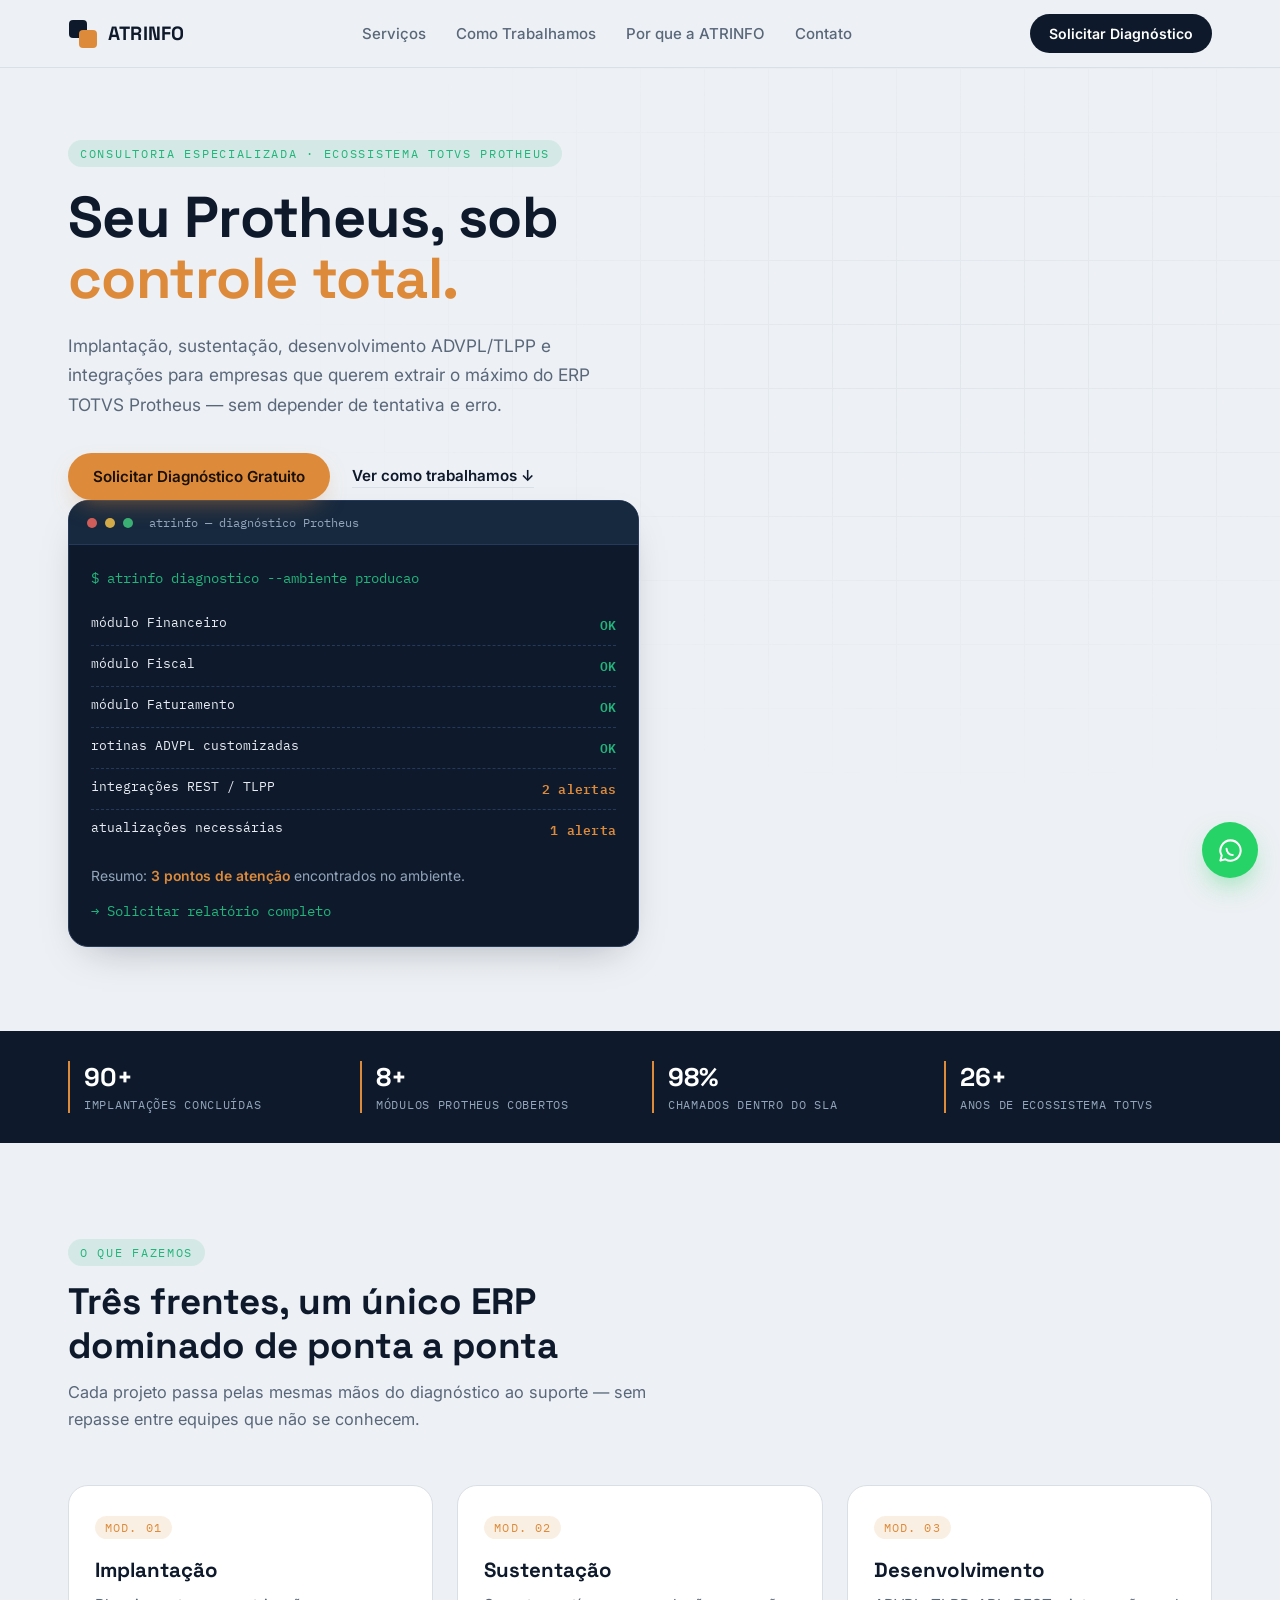
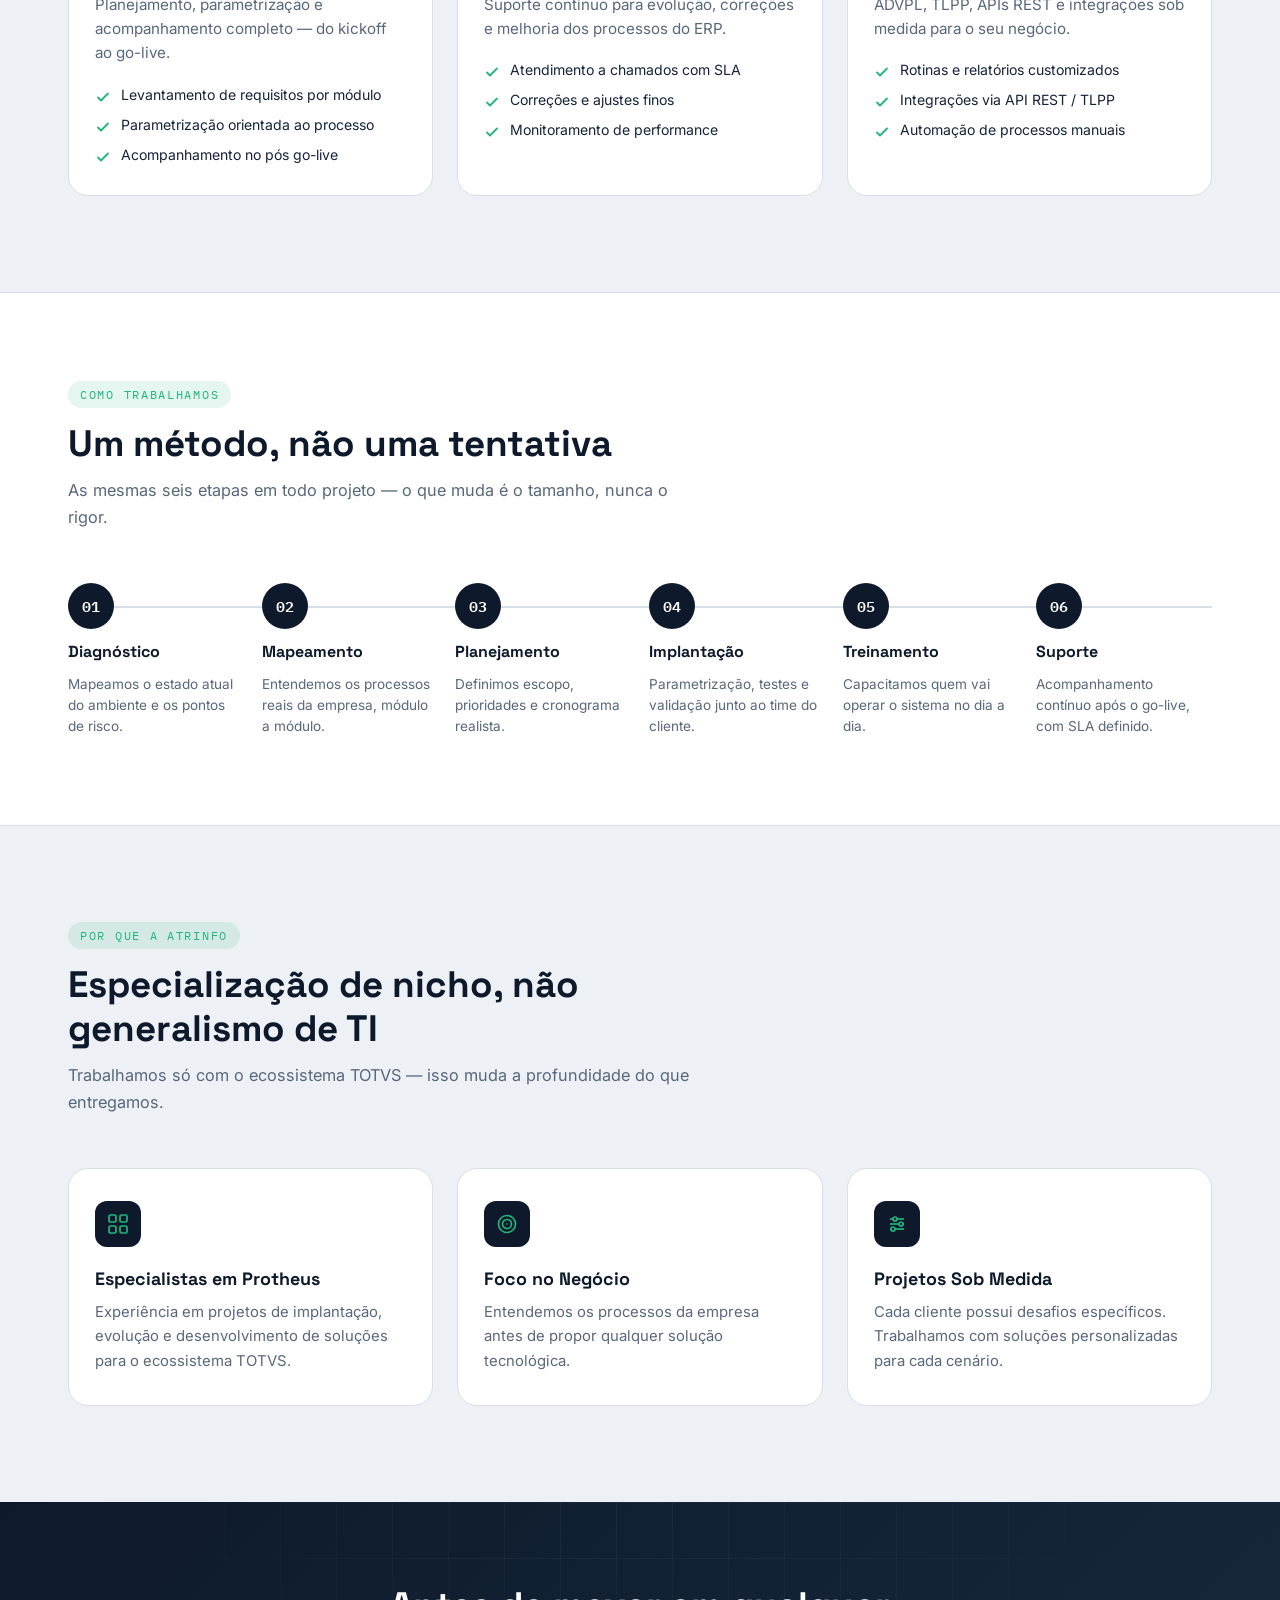
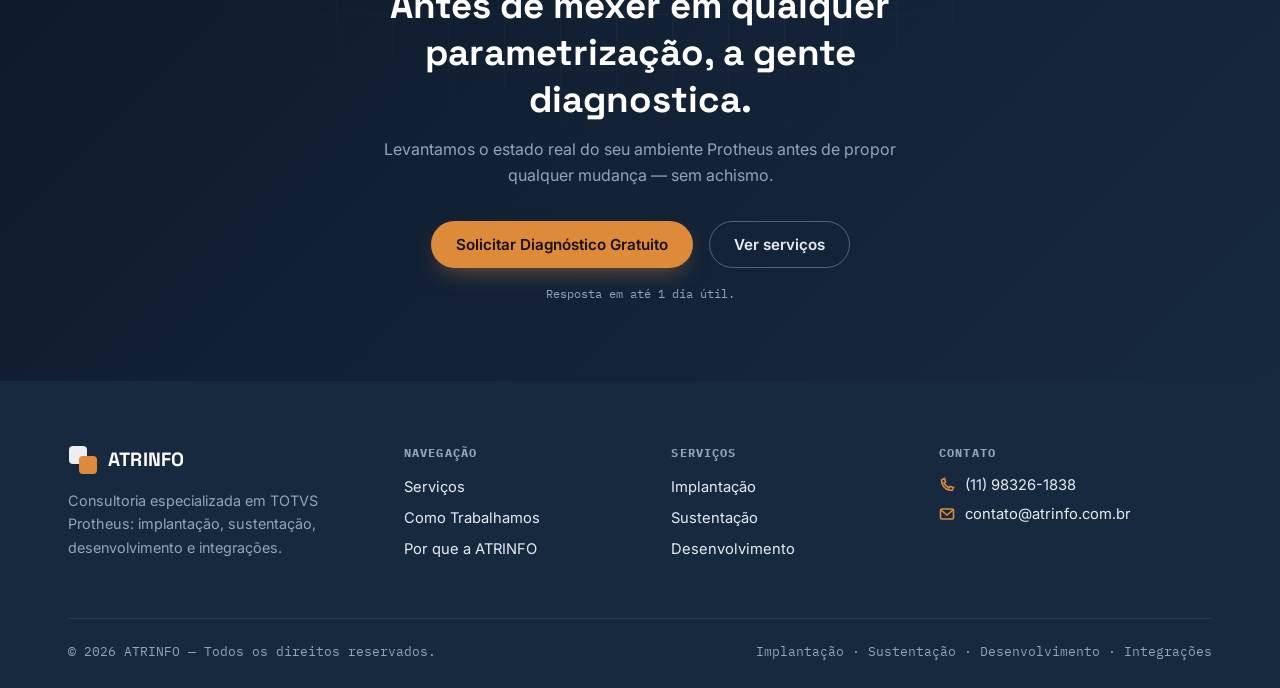
==== index3.html @ 14bdf297 "Teste 07072025 v8" ====
<!DOCTYPE html>
<html lang="pt-BR">
<head>
<meta charset="UTF-8">
<meta name="viewport" content="width=device-width, initial-scale=1.0">
<title>ATRINFO | Consultoria Especializada em TOTVS Protheus</title>
<meta name="description" content="Consultoria especializada em TOTVS Protheus — implantação, sustentação, desenvolvimento ADVPL/TLPP e integrações. Solicite um diagnóstico do seu ambiente.">
<link rel="preconnect" href="https://fonts.googleapis.com">
<link rel="preconnect" href="https://fonts.gstatic.com" crossorigin>
<link href="https://fonts.googleapis.com/css2?family=Space+Grotesk:wght@500;600;700&family=Inter:wght@400;500;600;700&family=IBM+Plex+Mono:wght@400;500;600&display=swap" rel="stylesheet">
<style>
  :root{
    --ink:#0E1A2B;
    --ink-2:#17293F;
    --ink-3:#25395A;
    --paper:#EDF0F4;
    --card:#FFFFFF;
    --line:#D9DFE6;
    --text:#16233A;
    --text-soft:#59677A;
    --on-dark:#E7ECF3;
    --on-dark-soft:#93A5BB;
    --signal:#22B57B;
    --signal-soft:rgba(34,181,123,.12);
    --amber:#DD8B3B;
    --amber-soft:rgba(221,139,59,.14);
    --r-lg:20px;
    --r-md:14px;
    --shadow-md:0 16px 40px -20px rgba(14,26,43,.35);
    --font-display:'Space Grotesk',sans-serif;
    --font-body:'Inter',sans-serif;
    --font-mono:'IBM Plex Mono',monospace;
  }

  *{box-sizing:border-box;}
  html{scroll-behavior:smooth;}
  body{
    margin:0;
    background:var(--paper);
    color:var(--text);
    font-family:var(--font-body);
    -webkit-font-smoothing:antialiased;
  }
  img,svg{display:block;max-width:100%;}
  a{color:inherit;}
  ul{margin:0;padding:0;}
  section[id]{scroll-margin-top:90px;}

  .skip-link{position:absolute;left:-9999px;top:auto;background:var(--ink);color:#fff;padding:12px 18px;border-radius:8px;z-index:200;text-decoration:none;font-size:.9rem;}
  .skip-link:focus{left:16px;top:16px;}

  *:focus-visible{outline:2px solid var(--amber);outline-offset:3px;border-radius:4px;}

  .wrap{max-width:1240px;margin:0 auto;padding-left:clamp(20px,4vw,48px);padding-right:clamp(20px,4vw,48px);}

  /* ---------- Buttons ---------- */
  .btn{
    display:inline-flex;align-items:center;gap:8px;
    padding:13px 24px;border-radius:999px;
    font-family:var(--font-body);font-weight:600;font-size:.95rem;
    text-decoration:none;cursor:pointer;border:1px solid transparent;
    transition:transform .15s ease, box-shadow .15s ease, background .15s ease, color .15s ease;
    white-space:nowrap;
  }
  .btn--primary{background:var(--amber);color:#1A1006;box-shadow:0 10px 24px -10px rgba(221,139,59,.55);}
  .btn--primary:hover{transform:translateY(-2px);box-shadow:0 16px 30px -12px rgba(221,139,59,.6);}
  .btn--dark{background:var(--ink);color:#fff;}
  .btn--dark:hover{transform:translateY(-2px);background:var(--ink-2);}
  .btn--ghost-dark{background:transparent;border-color:rgba(255,255,255,.28);color:var(--on-dark);}
  .btn--ghost-dark:hover{background:rgba(255,255,255,.08);}
  .btn--sm{padding:10px 18px;font-size:.88rem;}
  .text-link{display:inline-flex;align-items:center;gap:6px;font-weight:600;font-size:.95rem;text-decoration:none;color:var(--ink);border-bottom:1px solid var(--line);padding-bottom:2px;transition:border-color .15s ease, color .15s ease;}
  .text-link:hover{border-color:var(--ink);}

  .eyebrow{
    font-family:var(--font-mono);font-size:.76rem;letter-spacing:.14em;text-transform:uppercase;
    color:var(--signal);background:var(--signal-soft);
    display:inline-flex;padding:6px 12px;border-radius:999px;
  }

  /* ---------- Header ---------- */
  .site-header{position:sticky;top:0;z-index:100;background:rgba(237,240,244,.86);backdrop-filter:blur(10px);border-bottom:1px solid var(--line);}
  .nav{display:flex;align-items:center;justify-content:space-between;padding:14px clamp(20px,4vw,48px);max-width:1240px;margin:0 auto;}
  .brand{display:flex;align-items:center;gap:10px;text-decoration:none;font-family:var(--font-display);font-weight:700;font-size:1.2rem;color:var(--ink);letter-spacing:.01em;}
  .brand__mark{width:30px;height:30px;flex-shrink:0;}
  .nav__links{display:flex;gap:30px;list-style:none;font-weight:500;font-size:.94rem;}
  .nav__links a{text-decoration:none;color:var(--text-soft);position:relative;padding:4px 0;transition:color .15s ease;}
  .nav__links a::after{content:"";position:absolute;left:0;bottom:0;height:2px;width:0;background:var(--amber);transition:width .18s ease;}
  .nav__links a:hover{color:var(--ink);}
  .nav__links a:hover::after{width:100%;}
  .nav__right{display:flex;align-items:center;gap:20px;}
  .nav__toggle{display:none;background:none;border:none;cursor:pointer;padding:6px;color:var(--ink);}
  .nav__mobile-panel{display:none;flex-direction:column;gap:2px;padding:6px clamp(20px,4vw,48px) 22px;background:var(--paper);border-bottom:1px solid var(--line);}
  .nav__mobile-panel.is-open{display:flex;}
  .nav__mobile-panel a{padding:13px 2px;font-weight:500;text-decoration:none;color:var(--text);border-bottom:1px solid var(--line);}
  .nav__mobile-panel .btn{margin-top:14px;justify-content:center;}

  @media (max-width:880px){
    .nav__links,.nav__right .btn{display:none;}
    .nav__toggle{display:flex;}
  }

  /* ---------- Hero ---------- */
  .hero{position:relative;overflow:hidden;padding:72px 0 84px;}
  .hero__bg{position:absolute;inset:0;pointer-events:none;
    background-image:
      linear-gradient(var(--line) 1px, transparent 1px),
      linear-gradient(90deg, var(--line) 1px, transparent 1px);
    background-size:64px 64px;
    -webkit-mask-image:radial-gradient(ellipse 70% 60% at 75% 30%, #000 0%, transparent 75%);
    mask-image:radial-gradient(ellipse 70% 60% at 75% 30%, #000 0%, transparent 75%);
    opacity:.6;
  }
  .hero__inner{position:relative;display:grid;grid-template-columns:1.05fr .95fr;gap:56px;align-items:center;}
  @media (max-width:980px){.hero__inner{grid-template-columns:1fr;gap:48px;}}

  .hero__title{font-family:var(--font-display);font-weight:700;line-height:1.06;letter-spacing:-.01em;color:var(--ink);font-size:clamp(2.3rem,4vw + 1rem,3.6rem);margin:20px 0 0;}
  .hero__title span{color:var(--amber);}
  .hero__lead{margin:22px 0 0;font-size:1.08rem;line-height:1.7;color:var(--text-soft);max-width:48ch;}
  .hero__actions{margin-top:34px;display:flex;gap:22px;flex-wrap:wrap;align-items:center;}
  .hero__stats{margin-top:44px;display:flex;gap:32px;flex-wrap:wrap;}
  .stat-chip{font-family:var(--font-mono);font-size:.8rem;color:var(--text-soft);}
  .stat-chip strong{display:block;font-family:var(--font-display);font-size:1.5rem;color:var(--ink);font-weight:700;}

  /* ---------- Terminal (signature element) ---------- */
  .terminal{background:var(--ink);border-radius:var(--r-lg);box-shadow:var(--shadow-md);overflow:hidden;border:1px solid var(--ink-3);}
  .terminal__bar{display:flex;align-items:center;gap:8px;padding:14px 18px;background:var(--ink-2);border-bottom:1px solid var(--ink-3);}
  .dot{width:10px;height:10px;border-radius:50%;opacity:.9;}
  .dot--r{background:#E5635C;} .dot--y{background:#E7B84B;} .dot--g{background:#3FBE79;}
  .terminal__title{margin-left:8px;font-family:var(--font-mono);font-size:.76rem;color:var(--on-dark-soft);}
  .terminal__body{padding:24px 22px 26px;}
  .terminal__prompt{font-family:var(--font-mono);font-size:.85rem;color:var(--signal);margin:0 0 18px;}
  .terminal__log{list-style:none;display:flex;flex-direction:column;margin:0 0 18px;}
  .terminal__log li{display:flex;justify-content:space-between;gap:14px;padding:9px 0;border-bottom:1px dashed var(--ink-3);font-family:var(--font-mono);font-size:.82rem;color:var(--on-dark);opacity:0;transform:translateY(6px);animation:rise .5s ease forwards;}
  .terminal__log li:last-child{border-bottom:none;}
  .terminal__log li:nth-child(1){animation-delay:.15s}
  .terminal__log li:nth-child(2){animation-delay:.35s}
  .terminal__log li:nth-child(3){animation-delay:.55s}
  .terminal__log li:nth-child(4){animation-delay:.75s}
  .terminal__log li:nth-child(5){animation-delay:.95s}
  .terminal__log li:nth-child(6){animation-delay:1.15s}
  .terminal__log b{font-weight:600;letter-spacing:.02em;}
  .terminal__log b.ok{color:var(--signal);}
  .terminal__log b.warn{color:var(--amber);}
  .terminal__summary{font-size:.87rem;color:var(--on-dark-soft);margin:0 0 16px;opacity:0;animation:rise .5s ease forwards;animation-delay:1.35s;}
  .terminal__summary strong{color:var(--amber);font-weight:600;}
  .terminal__cta{font-family:var(--font-mono);font-size:.85rem;color:var(--signal);text-decoration:none;display:inline-flex;align-items:center;gap:6px;opacity:0;animation:rise .5s ease forwards;animation-delay:1.5s;}
  .terminal__cta:hover{text-decoration:underline;}
  @keyframes rise{to{opacity:1;transform:translateY(0);}}

  /* ---------- Stats bar ---------- */
  .stats-bar{background:var(--ink);padding:30px 0;}
  .stats-bar__inner{display:grid;grid-template-columns:repeat(4,1fr);gap:24px;}
  @media (max-width:700px){.stats-bar__inner{grid-template-columns:repeat(2,1fr);row-gap:26px;}}
  .stat{border-left:2px solid var(--amber);padding-left:14px;}
  .stat strong{display:block;font-family:var(--font-display);font-size:1.6rem;color:#fff;}
  .stat span{font-family:var(--font-mono);font-size:.74rem;color:var(--on-dark-soft);text-transform:uppercase;letter-spacing:.06em;}

  /* ---------- Sections ---------- */
  .section{padding:96px 0;}
  .section--tight{padding:88px 0;}
  .section__head{max-width:640px;margin-bottom:52px;}
  .section__head h2{font-family:var(--font-display);font-size:clamp(1.7rem,2.2vw + 1rem,2.3rem);color:var(--ink);margin:14px 0 12px;line-height:1.18;}
  .section__head p{color:var(--text-soft);font-size:1.02rem;line-height:1.65;margin:0;}

  /* Services */
  .services__grid{display:grid;grid-template-columns:repeat(3,1fr);gap:24px;}
  @media (max-width:900px){.services__grid{grid-template-columns:1fr;}}
  .service-card{background:var(--card);border:1px solid var(--line);border-radius:var(--r-lg);padding:30px 26px;transition:transform .2s ease, box-shadow .2s ease, border-color .2s ease;}
  .service-card:hover{transform:translateY(-4px);box-shadow:var(--shadow-md);border-color:transparent;}
  .service-card__tag{font-family:var(--font-mono);font-size:.72rem;letter-spacing:.1em;color:var(--amber);background:var(--amber-soft);padding:4px 10px;border-radius:999px;display:inline-block;margin-bottom:18px;}
  .service-card h3{font-family:var(--font-display);font-size:1.28rem;color:var(--ink);margin:0 0 10px;}
  .service-card p{color:var(--text-soft);font-size:.95rem;line-height:1.6;margin:0 0 20px;}
  .service-card ul{list-style:none;display:flex;flex-direction:column;gap:11px;}
  .service-card li{display:flex;gap:10px;align-items:flex-start;font-size:.88rem;color:var(--text);}
  .service-card li svg{flex-shrink:0;margin-top:3px;color:var(--signal);}

  /* Process */
  .process-band{background:var(--card);border-top:1px solid var(--line);border-bottom:1px solid var(--line);}
  .process__rail{position:relative;display:grid;grid-template-columns:repeat(6,1fr);gap:18px;}
  .process__rail::before{content:"";position:absolute;top:23px;left:0;right:0;height:2px;background:var(--line);z-index:0;}
  @media (max-width:880px){
    .process__rail{grid-template-columns:1fr 1fr;row-gap:34px;}
    .process__rail::before{display:none;}
  }
  @media (max-width:480px){.process__rail{grid-template-columns:1fr;}}
  .process__step{position:relative;z-index:1;display:flex;flex-direction:column;gap:10px;}
  .process__num{width:46px;height:46px;border-radius:50%;background:var(--ink);color:#fff;display:flex;align-items:center;justify-content:center;font-family:var(--font-mono);font-weight:600;font-size:.92rem;}
  .process__step h4{font-family:var(--font-display);font-size:1rem;color:var(--ink);margin:2px 0 2px;}
  .process__step p{font-size:.85rem;color:var(--text-soft);line-height:1.55;margin:0;}

  /* Why */
  .why__grid{display:grid;grid-template-columns:repeat(3,1fr);gap:24px;}
  @media (max-width:900px){.why__grid{grid-template-columns:1fr;}}
  .why-card{padding:32px 26px;border-radius:var(--r-lg);background:var(--card);border:1px solid var(--line);}
  .why-card__icon{width:46px;height:46px;border-radius:12px;background:var(--ink);display:flex;align-items:center;justify-content:center;margin-bottom:20px;color:var(--signal);}
  .why-card h3{font-family:var(--font-display);font-size:1.12rem;color:var(--ink);margin:0 0 10px;}
  .why-card p{color:var(--text-soft);font-size:.93rem;line-height:1.65;margin:0;}

  /* CTA band */
  .cta-band{position:relative;overflow:hidden;background:linear-gradient(135deg,var(--ink),var(--ink-2));color:#fff;padding:80px 0;text-align:center;}
  .cta-band__bg{position:absolute;inset:0;pointer-events:none;
    background-image:linear-gradient(rgba(255,255,255,.05) 1px, transparent 1px), linear-gradient(90deg, rgba(255,255,255,.05) 1px, transparent 1px);
    background-size:56px 56px;
    -webkit-mask-image:radial-gradient(ellipse 60% 80% at 50% 0%, #000 0%, transparent 70%);
    mask-image:radial-gradient(ellipse 60% 80% at 50% 0%, #000 0%, transparent 70%);
  }
  .cta-band__inner{position:relative;max-width:620px;margin:0 auto;}
  .cta-band h2{font-family:var(--font-display);font-size:clamp(1.6rem,2.4vw + 1rem,2.3rem);margin:0 0 14px;}
  .cta-band p{color:var(--on-dark-soft);margin:0 0 32px;font-size:1rem;line-height:1.6;}
  .cta-band__actions{display:flex;justify-content:center;gap:16px;flex-wrap:wrap;}
  .cta-band small{display:block;margin-top:18px;color:var(--on-dark-soft);font-family:var(--font-mono);font-size:.76rem;}

  /* Footer */
  footer{background:var(--ink-2);color:var(--on-dark);padding:64px 0 28px;}
  .footer__grid{display:grid;grid-template-columns:1.3fr 1fr 1fr 1.2fr;gap:40px;padding-bottom:44px;border-bottom:1px solid var(--ink-3);}
  @media (max-width:900px){.footer__grid{grid-template-columns:1fr 1fr;row-gap:36px;}}
  @media (max-width:560px){.footer__grid{grid-template-columns:1fr;}}
  .footer__brand .brand{color:#fff;}
  .footer__brand p{color:var(--on-dark-soft);font-size:.9rem;line-height:1.65;margin-top:14px;max-width:32ch;}
  footer h5{font-family:var(--font-mono);font-size:.72rem;letter-spacing:.1em;text-transform:uppercase;color:var(--on-dark-soft);margin:0 0 16px;}
  footer ul{list-style:none;display:flex;flex-direction:column;gap:11px;}
  footer a{color:var(--on-dark);text-decoration:none;font-size:.92rem;transition:color .15s ease;}
  footer a:hover{color:var(--amber);}
  .footer__contact li{display:flex;gap:10px;align-items:center;}
  .footer__contact svg{flex-shrink:0;color:var(--amber);}
  .footer__bottom{padding-top:24px;display:flex;justify-content:space-between;flex-wrap:wrap;gap:12px;font-size:.8rem;color:var(--on-dark-soft);font-family:var(--font-mono);}

  /* WhatsApp direct-contact button */
  .whatsapp-fab{
    position:fixed;right:22px;bottom:22px;width:56px;height:56px;border-radius:50%;
    background:#25D366;color:#fff;display:flex;align-items:center;justify-content:center;
    box-shadow:0 12px 28px -8px rgba(37,211,102,.55);z-index:150;text-decoration:none;
    transition:transform .15s ease, box-shadow .15s ease;
  }
  .whatsapp-fab:hover{transform:translateY(-3px) scale(1.04);box-shadow:0 16px 34px -8px rgba(37,211,102,.65);}
  .whatsapp-fab svg{width:27px;height:27px;}
  @media (max-width:600px){.whatsapp-fab{right:16px;bottom:16px;width:52px;height:52px;}}

  @media (prefers-reduced-motion: reduce){
    html{scroll-behavior:auto;}
    .terminal__log li,.terminal__summary,.terminal__cta{animation:none;opacity:1;transform:none;}
    .service-card,.btn,.whatsapp-fab{transition:none;}
  }
</style>
</head>
<body>

<a class="skip-link" href="#main">Pular para o conteúdo</a>

<header class="site-header">
  <nav class="nav">
    <a href="#topo" class="brand" aria-label="ATRINFO — início">
      <svg class="brand__mark" viewBox="0 0 30 30" fill="none" xmlns="http://www.w3.org/2000/svg" aria-hidden="true">
        <rect x="1" y="1" width="18" height="18" rx="4" fill="var(--ink)"/>
        <rect x="11" y="11" width="18" height="18" rx="4" fill="var(--amber)"/>
      </svg>
      ATRINFO
    </a>

    <ul class="nav__links">
      <li><a href="#servicos">Serviços</a></li>
      <li><a href="#como-trabalhamos">Como Trabalhamos</a></li>
      <li><a href="#por-que">Por que a ATRINFO</a></li>
      <li><a href="#contato">Contato</a></li>
    </ul>

    <div class="nav__right">
      <a href="#contato" class="btn btn--dark btn--sm">Solicitar Diagnóstico</a>
      <button class="nav__toggle" id="navToggle" aria-label="Abrir menu" aria-expanded="false" aria-controls="navMobile">
        <svg width="24" height="24" viewBox="0 0 24 24" fill="none" stroke="currentColor" stroke-width="1.8" stroke-linecap="round"><line x1="3" y1="6" x2="21" y2="6"/><line x1="3" y1="12" x2="21" y2="12"/><line x1="3" y1="18" x2="21" y2="18"/></svg>
      </button>
    </div>
  </nav>

  <div class="nav__mobile-panel" id="navMobile">
    <a href="#servicos">Serviços</a>
    <a href="#como-trabalhamos">Como Trabalhamos</a>
    <a href="#por-que">Por que a ATRINFO</a>
    <a href="#contato">Contato</a>
    <a href="#contato" class="btn btn--primary">Solicitar Diagnóstico</a>
  </div>
</header>

<main id="main">

  <!-- HERO -->
  <section id="topo" class="hero">
    <div class="hero__bg" aria-hidden="true"></div>
    <div class="wrap hero__inner">
      <div>
        <span class="eyebrow">Consultoria especializada · Ecossistema TOTVS Protheus</span>
        <h1 class="hero__title">Seu Protheus, sob <span>controle total.</span></h1>
        <p class="hero__lead">Implantação, sustentação, desenvolvimento ADVPL/TLPP e integrações para empresas que querem extrair o máximo do ERP TOTVS Protheus — sem depender de tentativa e erro.</p>

        <div class="hero__actions">
          <a href="#contato" class="btn btn--primary">Solicitar Diagnóstico Gratuito</a>
          <a href="#como-trabalhamos" class="text-link">Ver como trabalhamos ↓</a>
        </div>

      <!-- Elemento assinatura: painel de diagnóstico -->
      <div class="terminal" role="img" aria-label="Simulação de diagnóstico automático de um ambiente Protheus">
        <div class="terminal__bar">
          <span class="dot dot--r"></span><span class="dot dot--y"></span><span class="dot dot--g"></span>
          <span class="terminal__title">atrinfo — diagnóstico Protheus</span>
        </div>
        <div class="terminal__body">
          <p class="terminal__prompt">$ atrinfo diagnostico --ambiente producao</p>
          <ul class="terminal__log">
            <li><span>módulo Financeiro</span><b class="ok">OK</b></li>
            <li><span>módulo Fiscal</span><b class="ok">OK</b></li>
            <li><span>módulo Faturamento</span><b class="ok">OK</b></li>
            <li><span>rotinas ADVPL customizadas</span><b class="ok">OK</b></li>
            <li><span>integrações REST / TLPP</span><b class="warn">2 alertas</b></li>
            <li><span>atualizações necessárias</span><b class="warn">1 alerta</b></li>
          </ul>
          <p class="terminal__summary">Resumo: <strong>3 pontos de atenção</strong> encontrados no ambiente.</p>
          <a href="#contato" class="terminal__cta">→ Solicitar relatório completo</a>
        </div>
      </div>
    </div>
  </section>

  <!-- STATS BAR (substitua pelos números reais da ATRINFO) -->
  <div class="stats-bar">
    <div class="wrap stats-bar__inner">
      <div class="stat"><strong>90+</strong><span>Implantações concluídas</span></div>
      <div class="stat"><strong>8+</strong><span>Módulos Protheus cobertos</span></div>
      <div class="stat"><strong>98%</strong><span>Chamados dentro do SLA</span></div>
      <div class="stat"><strong>26+</strong><span>Anos de ecossistema TOTVS</span></div>
    </div>
  </div>

  <!-- SERVIÇOS -->
  <section id="servicos" class="section">
    <div class="wrap">
      <div class="section__head">
        <span class="eyebrow">O que fazemos</span>
        <h2>Três frentes, um único ERP dominado de ponta a ponta</h2>
        <p>Cada projeto passa pelas mesmas mãos do diagnóstico ao suporte — sem repasse entre equipes que não se conhecem.</p>
      </div>

      <div class="services__grid">
        <article class="service-card">
          <span class="service-card__tag">MOD. 01</span>
          <h3>Implantação</h3>
          <p>Planejamento, parametrização e acompanhamento completo — do kickoff ao go-live.</p>
          <ul>
            <li><svg width="16" height="16" viewBox="0 0 16 16" fill="none" stroke="currentColor" stroke-width="1.8" stroke-linecap="round" stroke-linejoin="round"><path d="M3 8.5l3 3 7-7"/></svg>Levantamento de requisitos por módulo</li>
            <li><svg width="16" height="16" viewBox="0 0 16 16" fill="none" stroke="currentColor" stroke-width="1.8" stroke-linecap="round" stroke-linejoin="round"><path d="M3 8.5l3 3 7-7"/></svg>Parametrização orientada ao processo</li>
            <li><svg width="16" height="16" viewBox="0 0 16 16" fill="none" stroke="currentColor" stroke-width="1.8" stroke-linecap="round" stroke-linejoin="round"><path d="M3 8.5l3 3 7-7"/></svg>Acompanhamento no pós go-live</li>
          </ul>
        </article>

        <article class="service-card">
          <span class="service-card__tag">MOD. 02</span>
          <h3>Sustentação</h3>
          <p>Suporte contínuo para evolução, correções e melhoria dos processos do ERP.</p>
          <ul>
            <li><svg width="16" height="16" viewBox="0 0 16 16" fill="none" stroke="currentColor" stroke-width="1.8" stroke-linecap="round" stroke-linejoin="round"><path d="M3 8.5l3 3 7-7"/></svg>Atendimento a chamados com SLA</li>
            <li><svg width="16" height="16" viewBox="0 0 16 16" fill="none" stroke="currentColor" stroke-width="1.8" stroke-linecap="round" stroke-linejoin="round"><path d="M3 8.5l3 3 7-7"/></svg>Correções e ajustes finos</li>
            <li><svg width="16" height="16" viewBox="0 0 16 16" fill="none" stroke="currentColor" stroke-width="1.8" stroke-linecap="round" stroke-linejoin="round"><path d="M3 8.5l3 3 7-7"/></svg>Monitoramento de performance</li>
          </ul>
        </article>

        <article class="service-card">
          <span class="service-card__tag">MOD. 03</span>
          <h3>Desenvolvimento</h3>
          <p>ADVPL, TLPP, APIs REST e integrações sob medida para o seu negócio.</p>
          <ul>
            <li><svg width="16" height="16" viewBox="0 0 16 16" fill="none" stroke="currentColor" stroke-width="1.8" stroke-linecap="round" stroke-linejoin="round"><path d="M3 8.5l3 3 7-7"/></svg>Rotinas e relatórios customizados</li>
            <li><svg width="16" height="16" viewBox="0 0 16 16" fill="none" stroke="currentColor" stroke-width="1.8" stroke-linecap="round" stroke-linejoin="round"><path d="M3 8.5l3 3 7-7"/></svg>Integrações via API REST / TLPP</li>
            <li><svg width="16" height="16" viewBox="0 0 16 16" fill="none" stroke="currentColor" stroke-width="1.8" stroke-linecap="round" stroke-linejoin="round"><path d="M3 8.5l3 3 7-7"/></svg>Automação de processos manuais</li>
          </ul>
        </article>
      </div>
    </div>
  </section>

  <!-- COMO TRABALHAMOS -->
  <div class="process-band">
    <section id="como-trabalhamos" class="section section--tight">
      <div class="wrap">
        <div class="section__head">
          <span class="eyebrow">Como trabalhamos</span>
          <h2>Um método, não uma tentativa</h2>
          <p>As mesmas seis etapas em todo projeto — o que muda é o tamanho, nunca o rigor.</p>
        </div>

        <div class="process__rail">
          <div class="process__step">
            <span class="process__num">01</span>
            <h4>Diagnóstico</h4>
            <p>Mapeamos o estado atual do ambiente e os pontos de risco.</p>
          </div>
          <div class="process__step">
            <span class="process__num">02</span>
            <h4>Mapeamento</h4>
            <p>Entendemos os processos reais da empresa, módulo a módulo.</p>
          </div>
          <div class="process__step">
            <span class="process__num">03</span>
            <h4>Planejamento</h4>
            <p>Definimos escopo, prioridades e cronograma realista.</p>
          </div>
          <div class="process__step">
            <span class="process__num">04</span>
            <h4>Implantação</h4>
            <p>Parametrização, testes e validação junto ao time do cliente.</p>
          </div>
          <div class="process__step">
            <span class="process__num">05</span>
            <h4>Treinamento</h4>
            <p>Capacitamos quem vai operar o sistema no dia a dia.</p>
          </div>
          <div class="process__step">
            <span class="process__num">06</span>
            <h4>Suporte</h4>
            <p>Acompanhamento contínuo após o go-live, com SLA definido.</p>
          </div>
        </div>
      </div>
    </section>
  </div>

  <!-- POR QUE A ATRINFO -->
  <section id="por-que" class="section">
    <div class="wrap">
      <div class="section__head">
        <span class="eyebrow">Por que a ATRINFO</span>
        <h2>Especialização de nicho, não generalismo de TI</h2>
        <p>Trabalhamos só com o ecossistema TOTVS — isso muda a profundidade do que entregamos.</p>
      </div>

      <div class="why__grid">
        <article class="why-card">
          <div class="why-card__icon">
            <svg width="22" height="22" viewBox="0 0 22 22" fill="none" stroke="currentColor" stroke-width="1.7"><rect x="2" y="2" width="7" height="7" rx="1.5"/><rect x="13" y="2" width="7" height="7" rx="1.5"/><rect x="2" y="13" width="7" height="7" rx="1.5"/><rect x="13" y="13" width="7" height="7" rx="1.5"/></svg>
          </div>
          <h3>Especialistas em Protheus</h3>
          <p>Experiência em projetos de implantação, evolução e desenvolvimento de soluções para o ecossistema TOTVS.</p>
        </article>

        <article class="why-card">
          <div class="why-card__icon">
            <svg width="22" height="22" viewBox="0 0 22 22" fill="none" stroke="currentColor" stroke-width="1.7"><circle cx="11" cy="11" r="8.5"/><circle cx="11" cy="11" r="4.5"/><circle cx="11" cy="11" r=".8" fill="currentColor" stroke="none"/></svg>
          </div>
          <h3>Foco no Negócio</h3>
          <p>Entendemos os processos da empresa antes de propor qualquer solução tecnológica.</p>
        </article>

        <article class="why-card">
          <div class="why-card__icon">
            <svg width="22" height="22" viewBox="0 0 22 22" fill="none" stroke="currentColor" stroke-width="1.7"><line x1="4" y1="6" x2="18" y2="6"/><circle cx="9" cy="6" r="2" fill="var(--ink)"/><line x1="4" y1="11" x2="18" y2="11"/><circle cx="15" cy="11" r="2" fill="var(--ink)"/><line x1="4" y1="16" x2="18" y2="16"/><circle cx="7" cy="16" r="2" fill="var(--ink)"/></svg>
          </div>
          <h3>Projetos Sob Medida</h3>
          <p>Cada cliente possui desafios específicos. Trabalhamos com soluções personalizadas para cada cenário.</p>
        </article>
      </div>
    </div>
  </section>

  <!-- CTA BAND -->
  <section class="cta-band">
    <div class="cta-band__bg" aria-hidden="true"></div>
    <div class="wrap cta-band__inner">
      <h2>Antes de mexer em qualquer parametrização, a gente diagnostica.</h2>
      <p>Levantamos o estado real do seu ambiente Protheus antes de propor qualquer mudança — sem achismo.</p>
      <div class="cta-band__actions">
        <a href="#contato" class="btn btn--primary">Solicitar Diagnóstico Gratuito</a>
        <a href="#servicos" class="btn btn--ghost-dark">Ver serviços</a>
      </div>
      <small>Resposta em até 1 dia útil.</small>
    </div>
  </section>

</main>

<footer id="contato">
  <div class="wrap">
    <div class="footer__grid">
      <div class="footer__brand">
        <a href="#topo" class="brand" aria-label="ATRINFO">
          <svg class="brand__mark" viewBox="0 0 30 30" fill="none" xmlns="http://www.w3.org/2000/svg" aria-hidden="true">
            <rect x="1" y="1" width="18" height="18" rx="4" fill="#fff" opacity=".92"/>
            <rect x="11" y="11" width="18" height="18" rx="4" fill="var(--amber)"/>
          </svg>
          ATRINFO
        </a>
        <p>Consultoria especializada em TOTVS Protheus: implantação, sustentação, desenvolvimento e integrações.</p>
      </div>

      <div>
        <h5>Navegação</h5>
        <ul>
          <li><a href="#servicos">Serviços</a></li>
          <li><a href="#como-trabalhamos">Como Trabalhamos</a></li>
          <li><a href="#por-que">Por que a ATRINFO</a></li>
        </ul>
      </div>

      <div>
        <h5>Serviços</h5>
        <ul>
          <li><a href="#servicos">Implantação</a></li>
          <li><a href="#servicos">Sustentação</a></li>
          <li><a href="#servicos">Desenvolvimento</a></li>
        </ul>
      </div>

      <div>
        <h5>Contato</h5>
        <!-- placeholders — substituir pelos dados reais da ATRINFO -->
        <ul class="footer__contact">
          <li>
            <svg width="16" height="16" viewBox="0 0 16 16" fill="none" stroke="currentColor" stroke-width="1.6"><path d="M2.5 3c0 6 4.5 10.5 10.5 10.5l1.5-3-3.5-1-1 1.5C8.5 10 6 7.5 5 6l1.5-1L5.5 1.5 2.5 3z"/></svg>
            <a href="tel:+551198326-1838">(11) 98326-1838</a>
          </li>
          <li>
            <svg width="16" height="16" viewBox="0 0 16 16" fill="none" stroke="currentColor" stroke-width="1.6"><rect x="1.5" y="3" width="13" height="10" rx="1.5"/><path d="M2 4l6 5 6-5"/></svg>
            <a href="mailto:contato@atrinfo.com.br">contato@atrinfo.com.br</a>
          </li>
        </ul>
      </div>
    </div>

    <div class="footer__bottom">
      <span>© 2026 ATRINFO — Todos os direitos reservados.</span>
      <span>Implantação · Sustentação · Desenvolvimento · Integrações</span>
    </div>
  </div>
</footer>

<a class="whatsapp-fab" href="https://wa.me/5511983261838?text=Ol%C3%A1%2C%20vim%20pelo%20site%20da%20ATRINFO%20e%20gostaria%20de%20solicitar%20um%20diagn%C3%B3stico%20do%20meu%20ambiente%20Protheus." target="_blank" rel="noopener" aria-label="Falar no WhatsApp" title="Falar no WhatsApp">
  <svg viewBox="0 0 24 24" fill="none" stroke="currentColor" stroke-width="1.8" stroke-linecap="round" stroke-linejoin="round" aria-hidden="true">
    <path d="M12 3a9 9 0 00-7.79 13.5L3 21l4.5-1.21A9 9 0 1012 3z"/>
    <path d="M8.5 10.5c0 3 2.5 5.5 5.5 5.5"/>
  </svg>
</a>

<script>
  const navToggle = document.getElementById('navToggle');
  const navMobile = document.getElementById('navMobile');

  navToggle.addEventListener('click', () => {
    const isOpen = navMobile.classList.toggle('is-open');
    navToggle.setAttribute('aria-expanded', String(isOpen));
  });

  navMobile.querySelectorAll('a').forEach(link => {
    link.addEventListener('click', () => {
      navMobile.classList.remove('is-open');
      navToggle.setAttribute('aria-expanded', 'false');
    });
  });
</script>

</body>
</html>
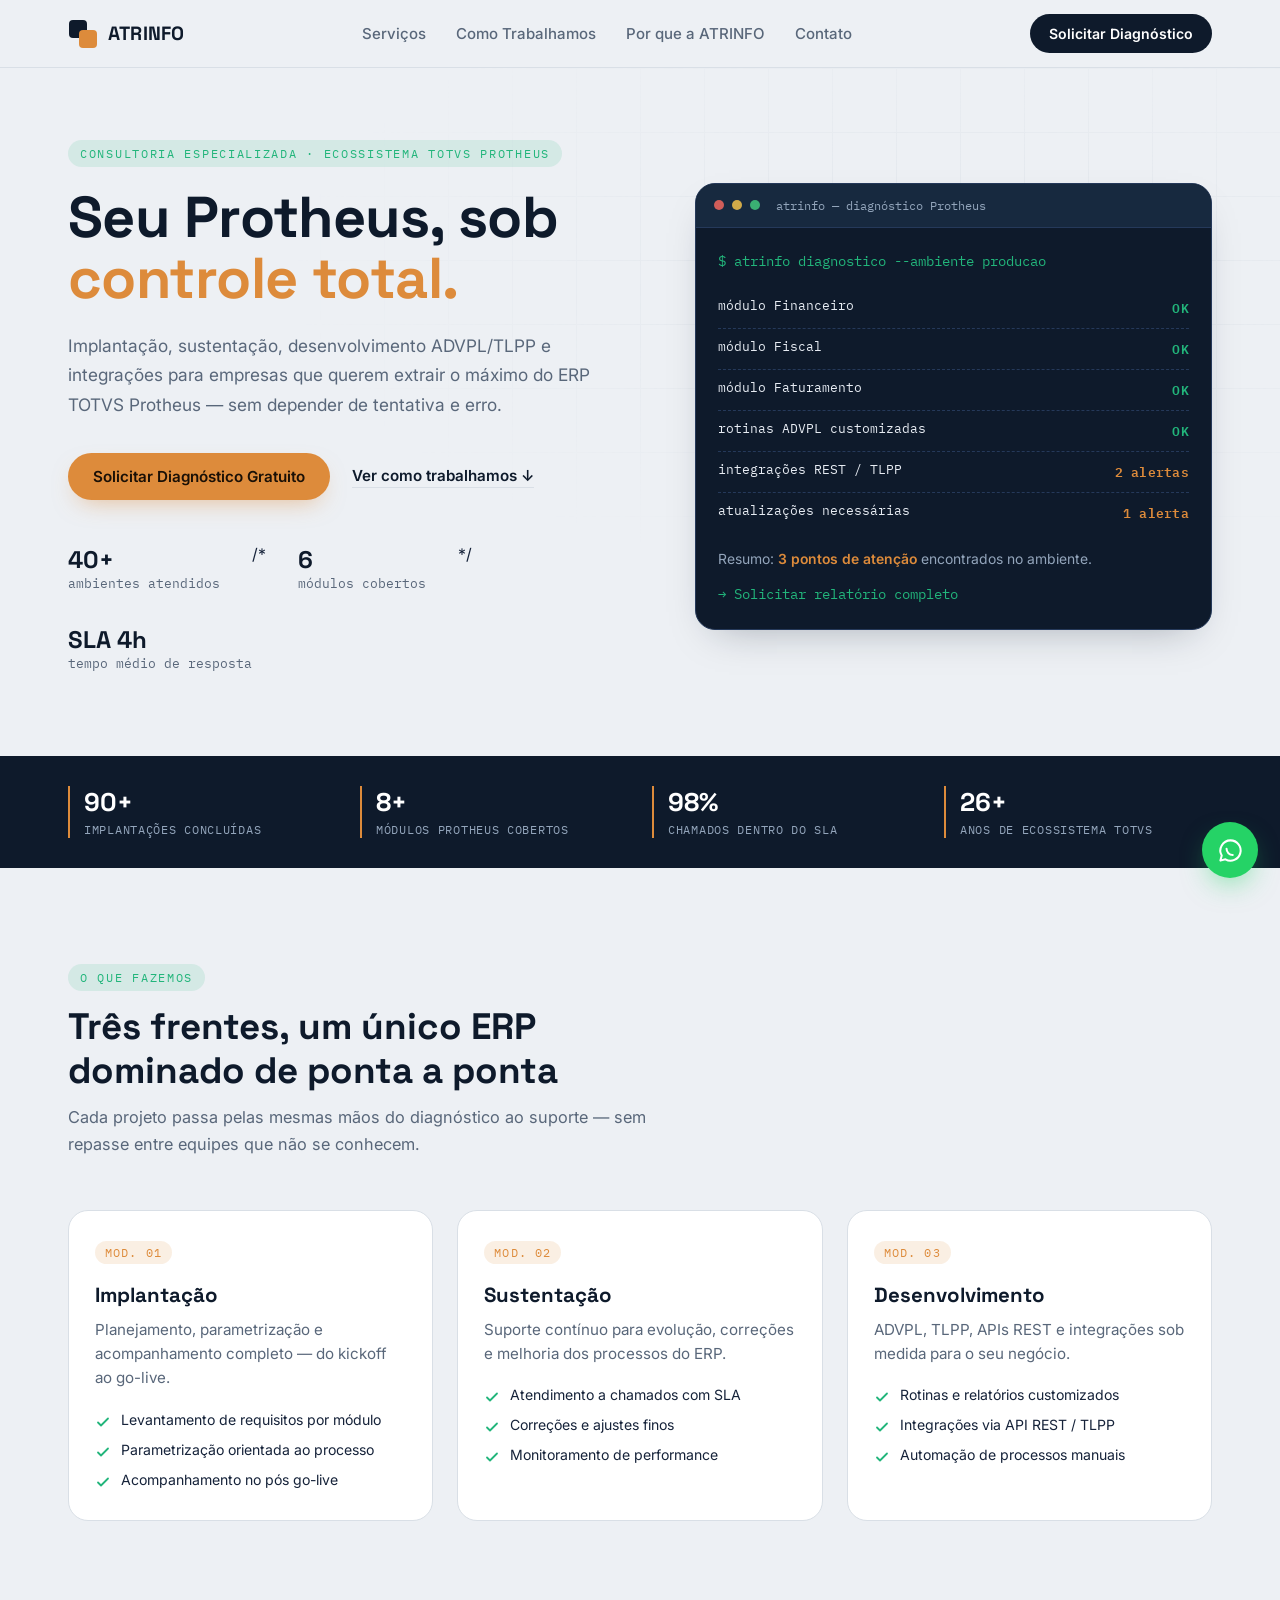
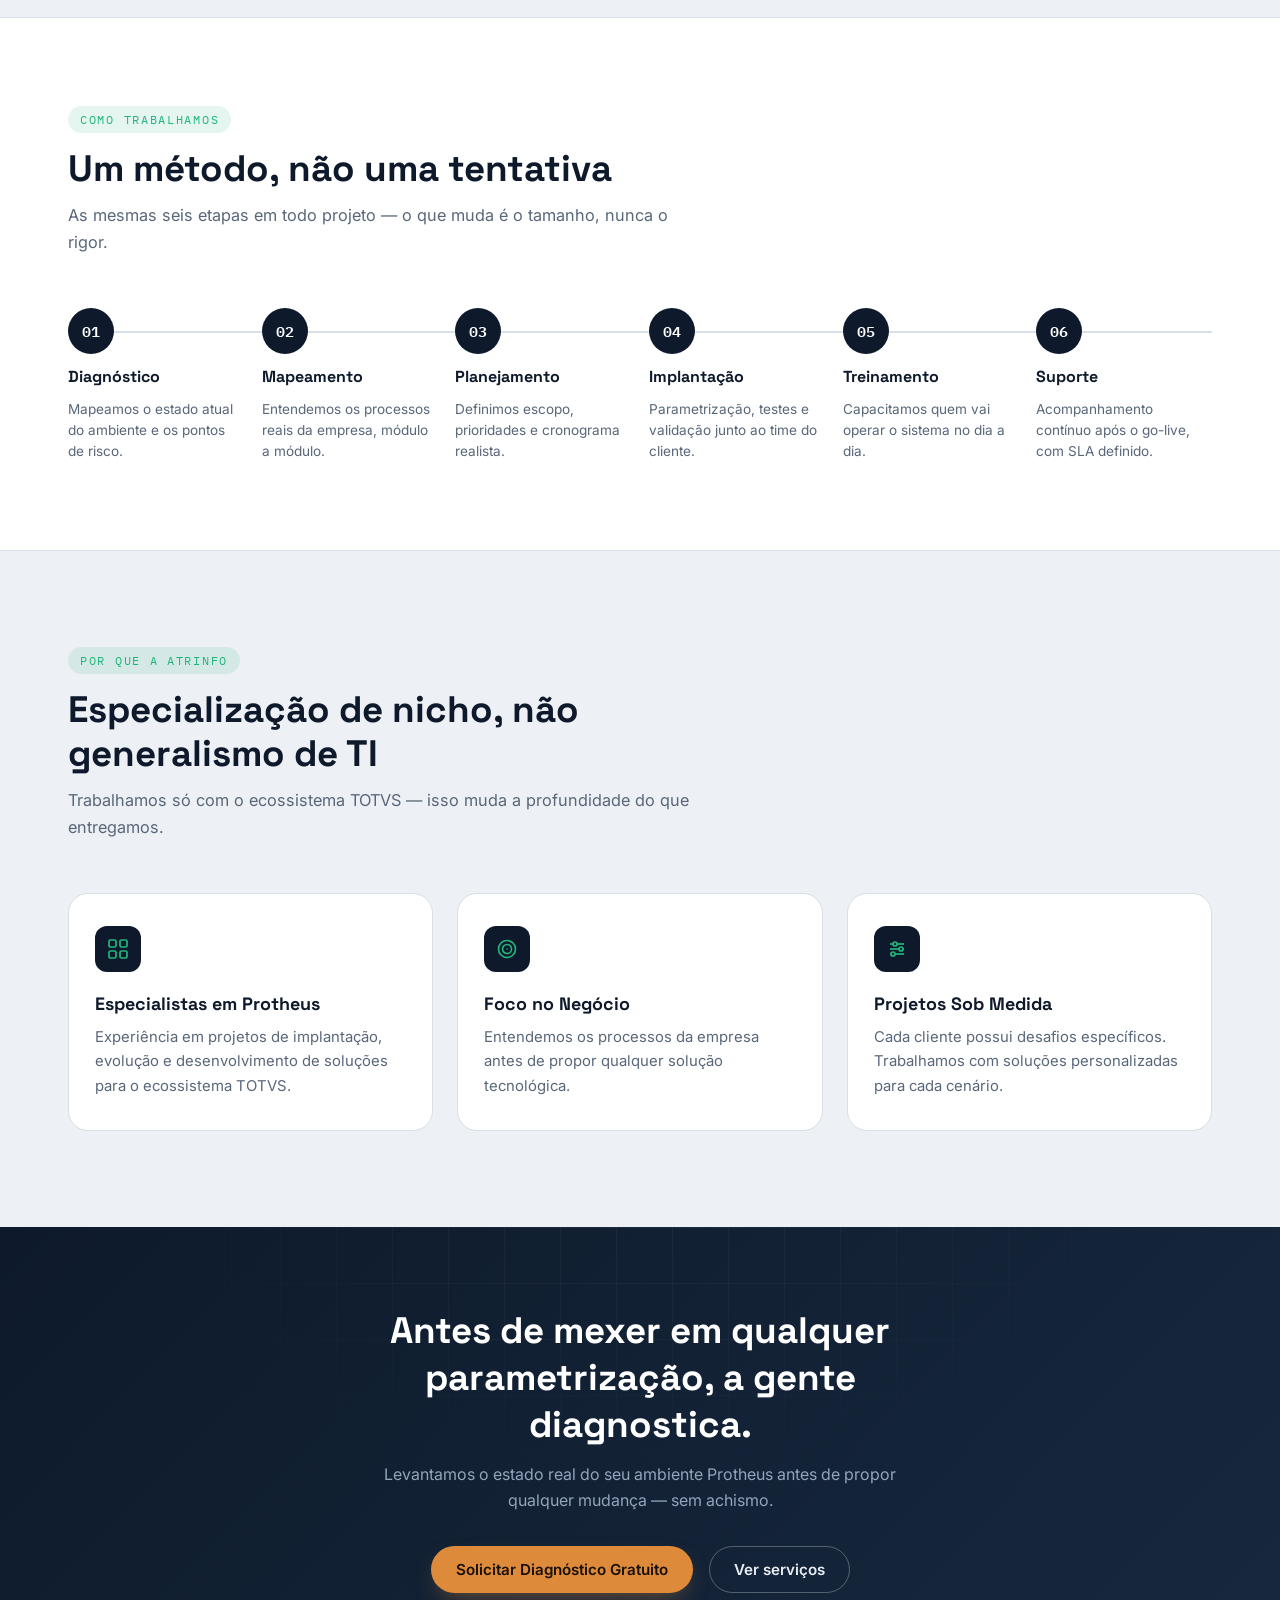
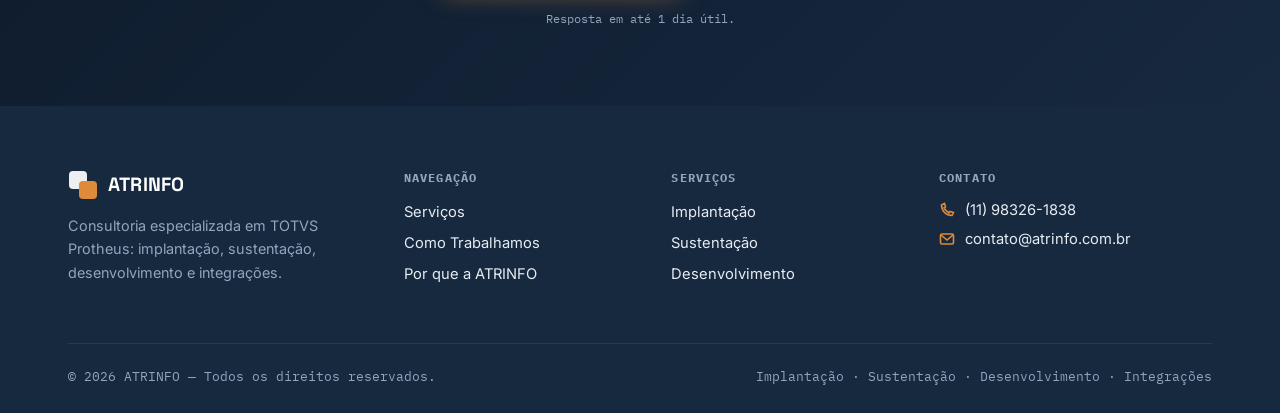
==== commit 1cce0d3e: "Teste07072026v9" ====
--- a/index3.html
+++ b/index3.html
@@ -298,6 +298,13 @@
           <a href="#como-trabalhamos" class="text-link">Ver como trabalhamos ↓</a>
         </div>
 
+        <div class="hero__stats">
+          <div class="stat-chip"><strong>40+</strong>ambientes atendidos</div>
+          /*<div class="stat-chip"><strong>6</strong>módulos cobertos</div>*/
+          <div class="stat-chip"><strong>SLA 4h</strong>tempo médio de resposta</div>
+        </div>
+      </div>
+
       <!-- Elemento assinatura: painel de diagnóstico -->
       <div class="terminal" role="img" aria-label="Simulação de diagnóstico automático de um ambiente Protheus">
         <div class="terminal__bar">
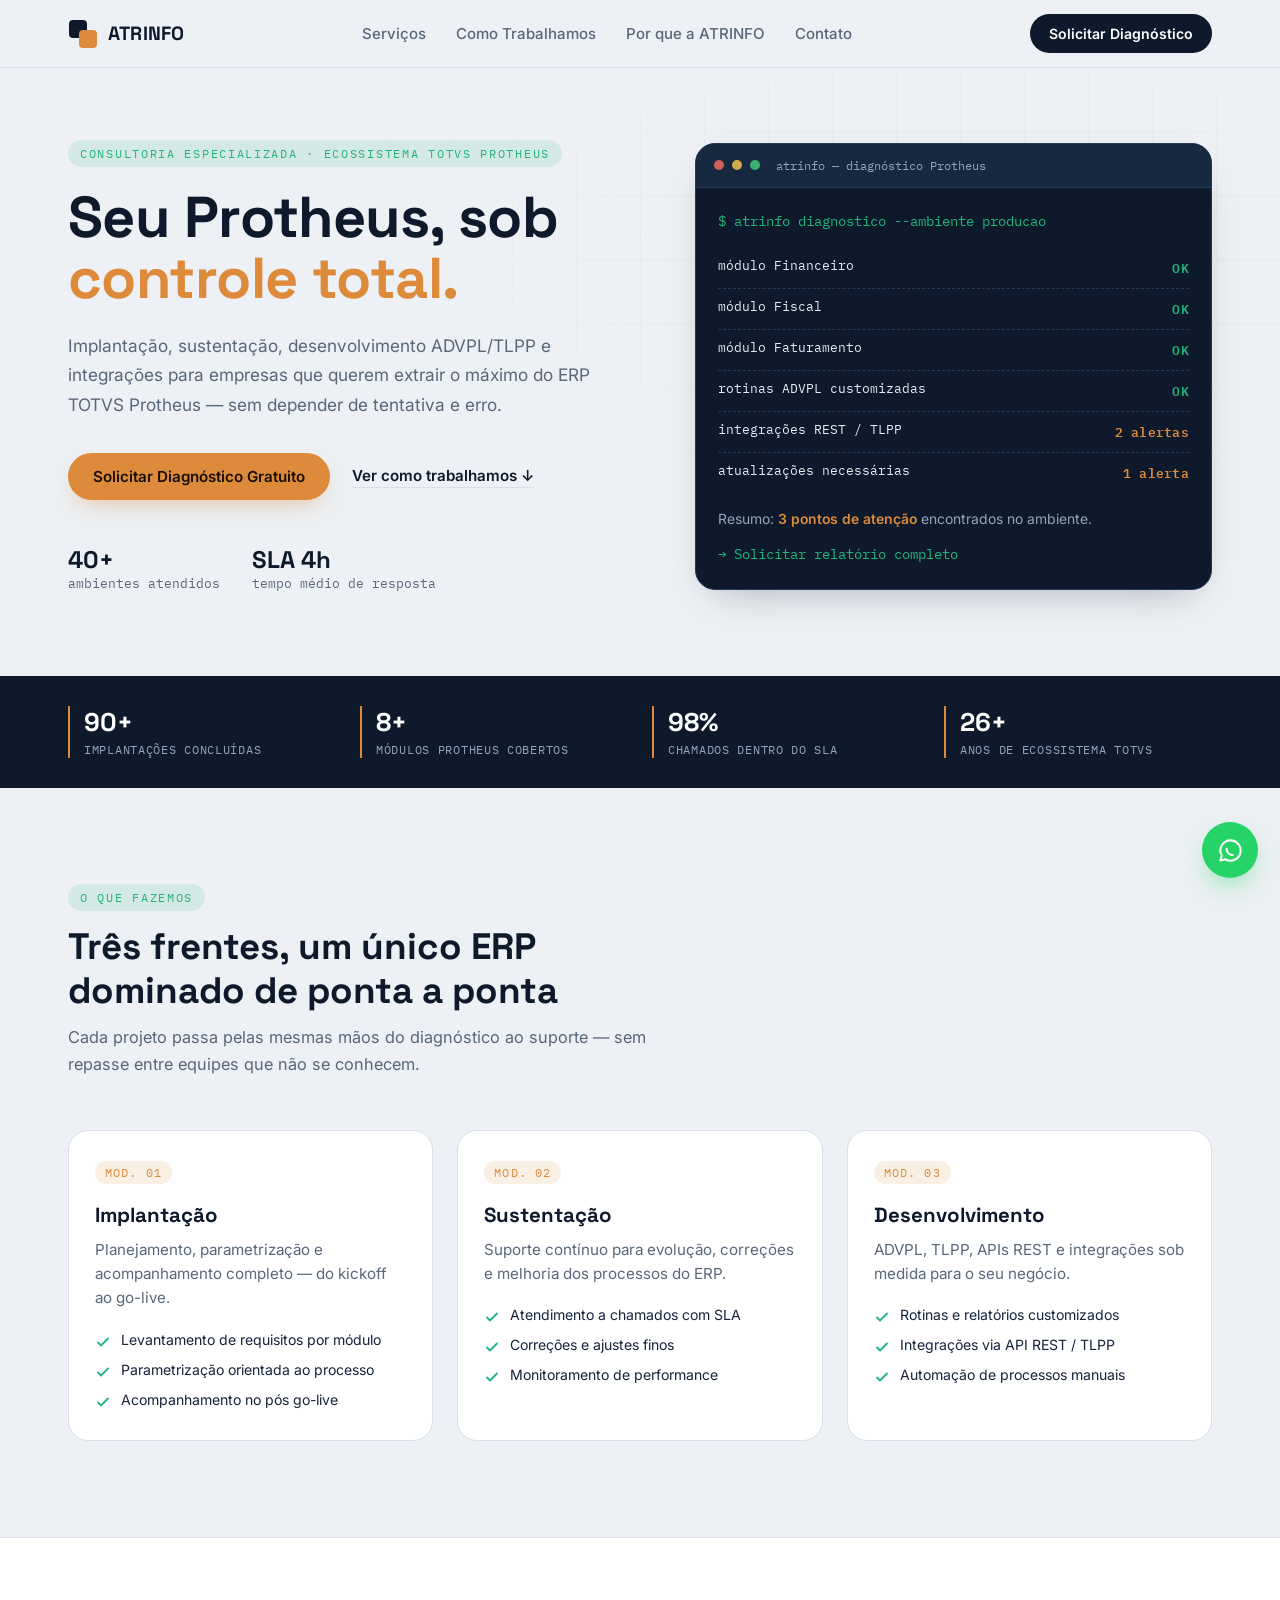
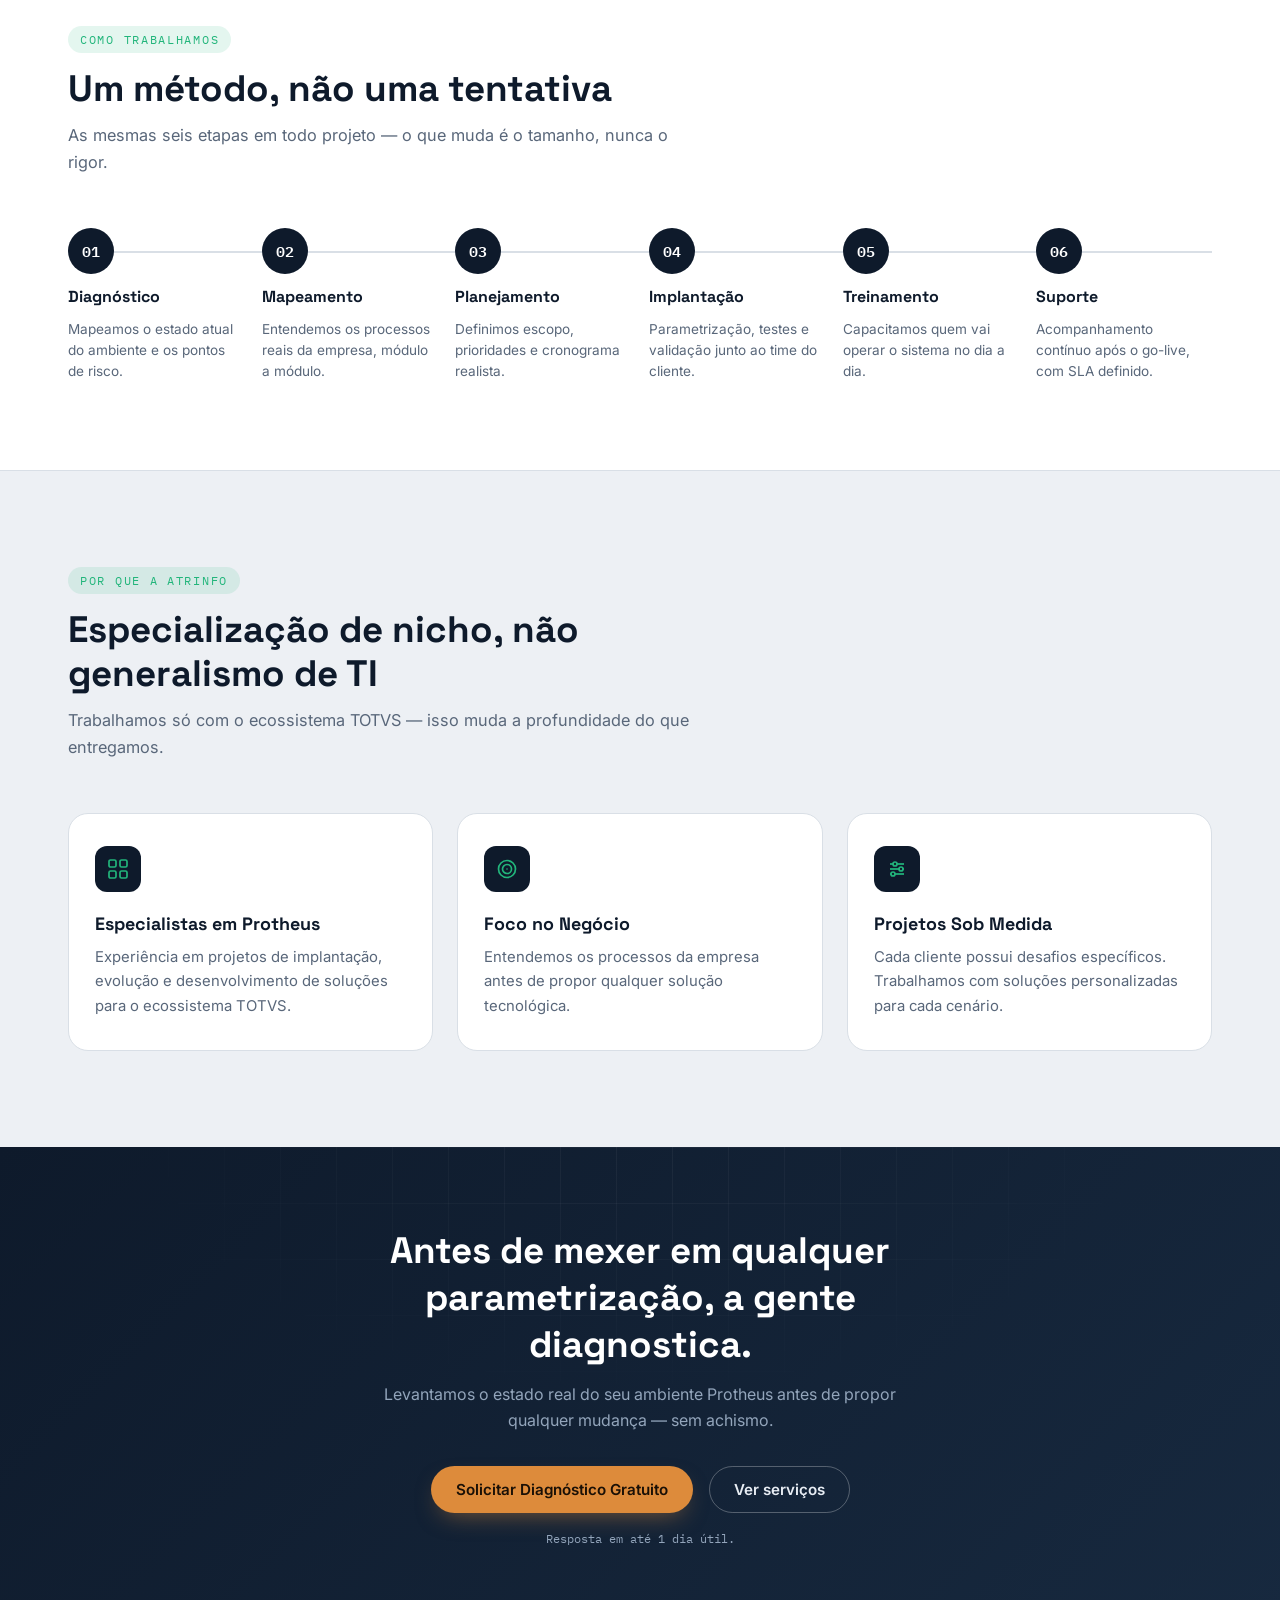
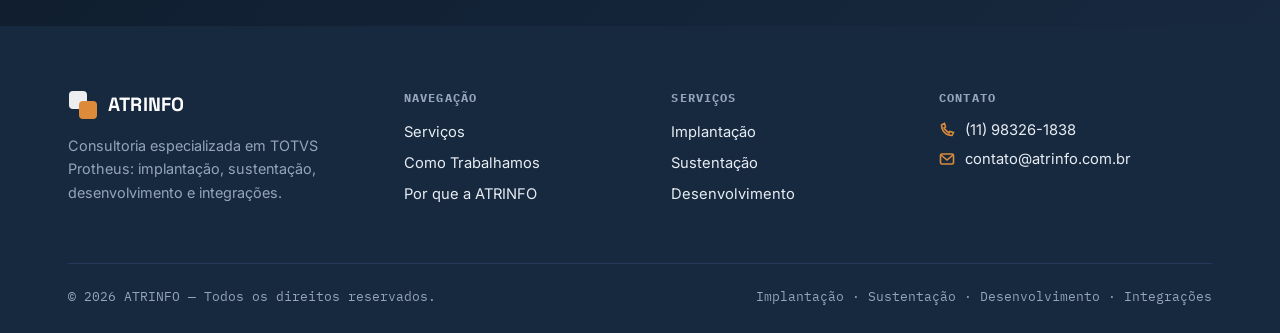
==== commit bd9c956b: "Teste07072026v10" ====
--- a/index3.html
+++ b/index3.html
@@ -300,7 +300,6 @@
 
         <div class="hero__stats">
           <div class="stat-chip"><strong>40+</strong>ambientes atendidos</div>
-          /*<div class="stat-chip"><strong>6</strong>módulos cobertos</div>*/
           <div class="stat-chip"><strong>SLA 4h</strong>tempo médio de resposta</div>
         </div>
       </div>
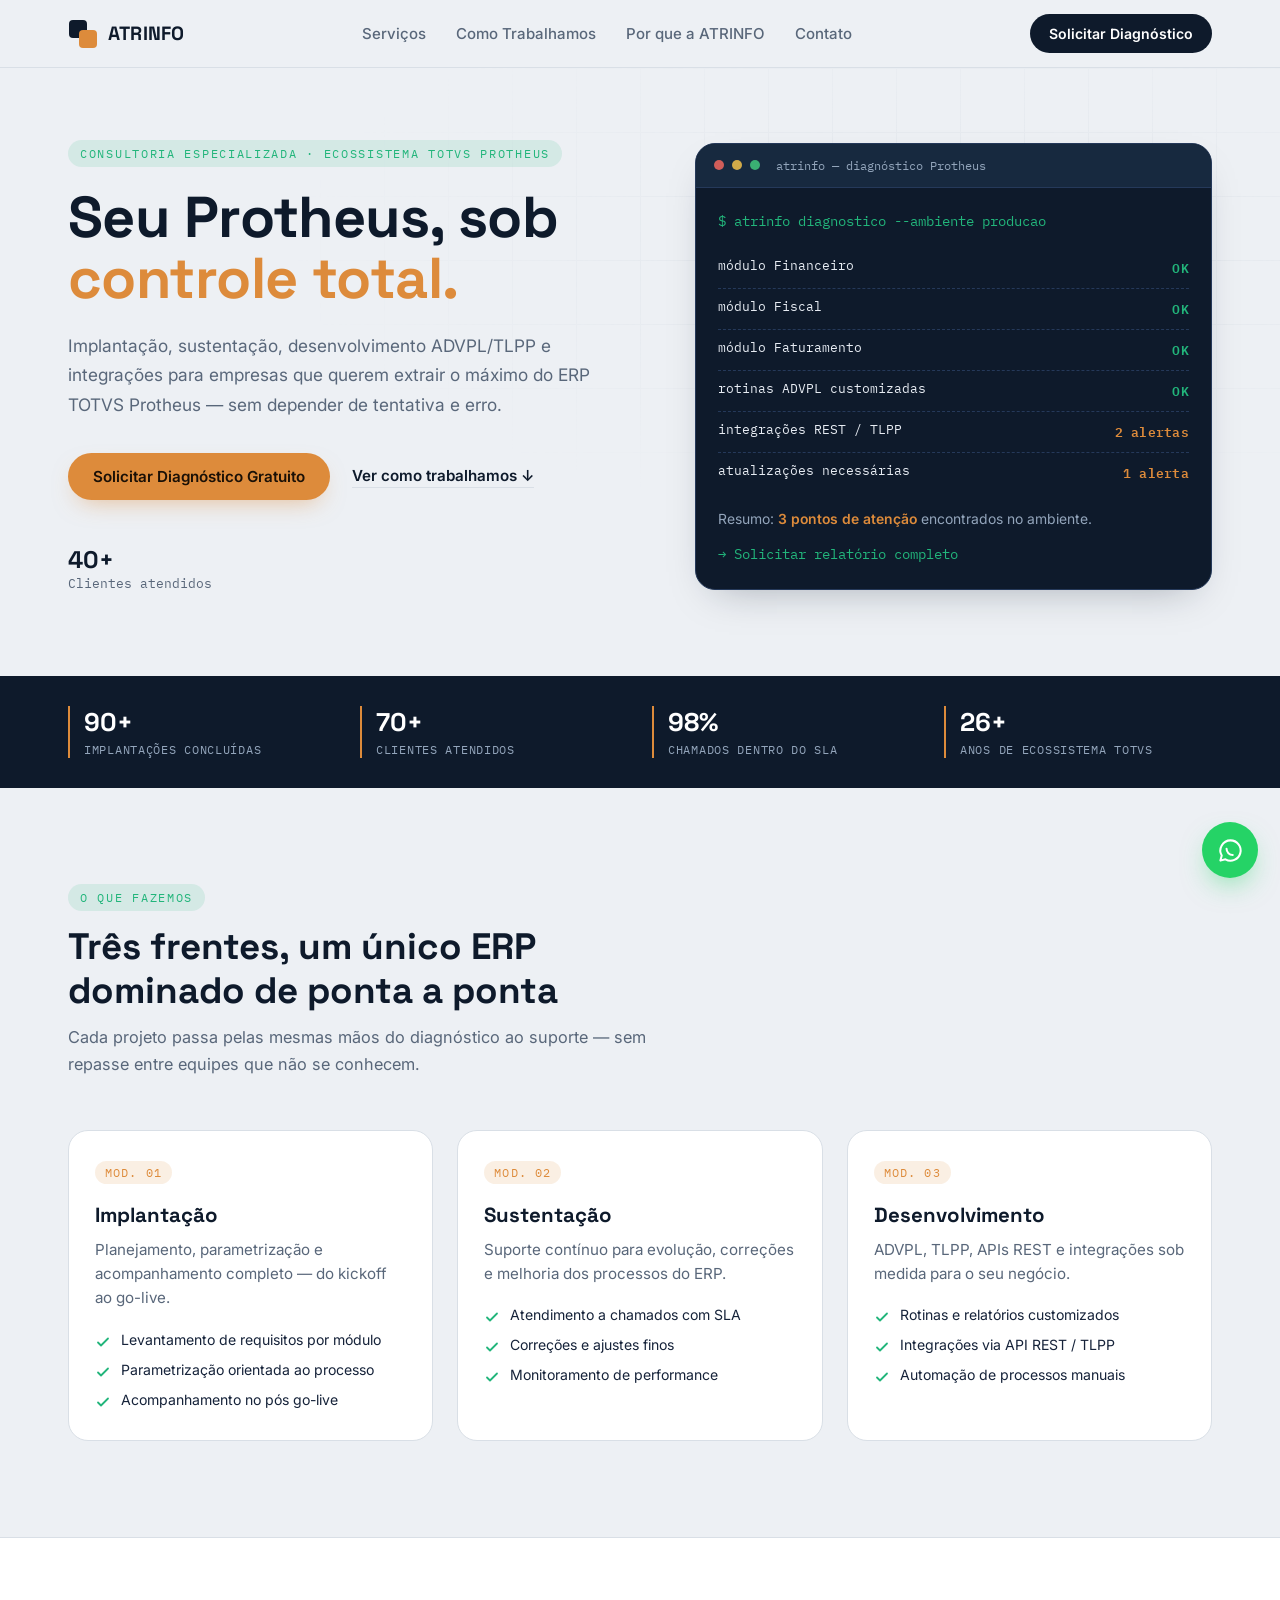
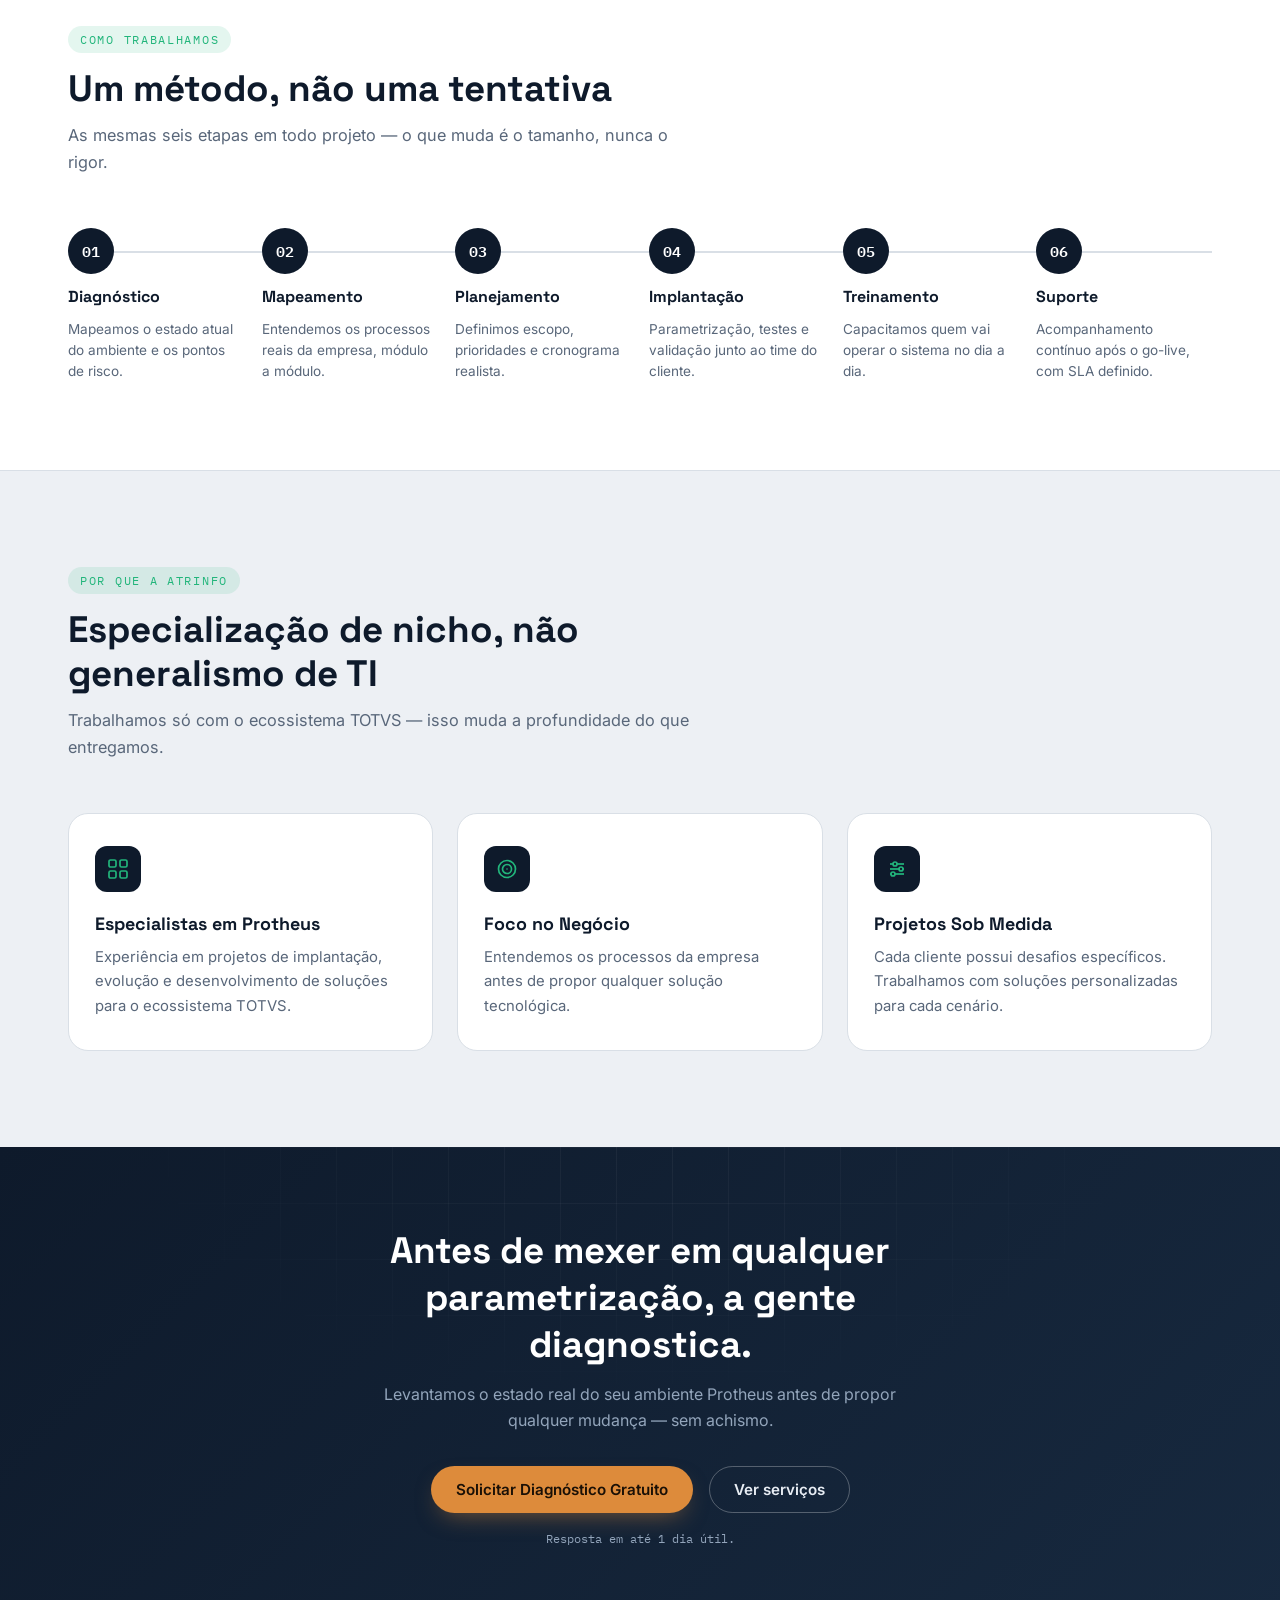
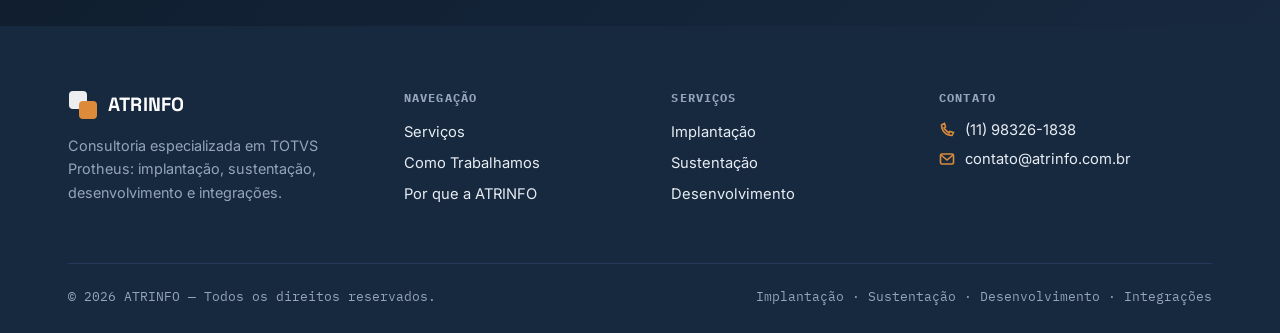
==== commit 49c3afc4: "Teste07072026v11" ====
--- a/index3.html
+++ b/index3.html
@@ -299,8 +299,7 @@
         </div>
 
         <div class="hero__stats">
-          <div class="stat-chip"><strong>40+</strong>ambientes atendidos</div>
-          <div class="stat-chip"><strong>SLA 4h</strong>tempo médio de resposta</div>
+          <div class="stat-chip"><strong>40+</strong>Clientes atendidos</div>         
         </div>
       </div>
 
@@ -331,7 +330,7 @@
   <div class="stats-bar">
     <div class="wrap stats-bar__inner">
       <div class="stat"><strong>90+</strong><span>Implantações concluídas</span></div>
-      <div class="stat"><strong>8+</strong><span>Módulos Protheus cobertos</span></div>
+      <div class="stat"><strong>70+</strong><span>Clientes atendidos</span></div>
       <div class="stat"><strong>98%</strong><span>Chamados dentro do SLA</span></div>
       <div class="stat"><strong>26+</strong><span>Anos de ecossistema TOTVS</span></div>
     </div>
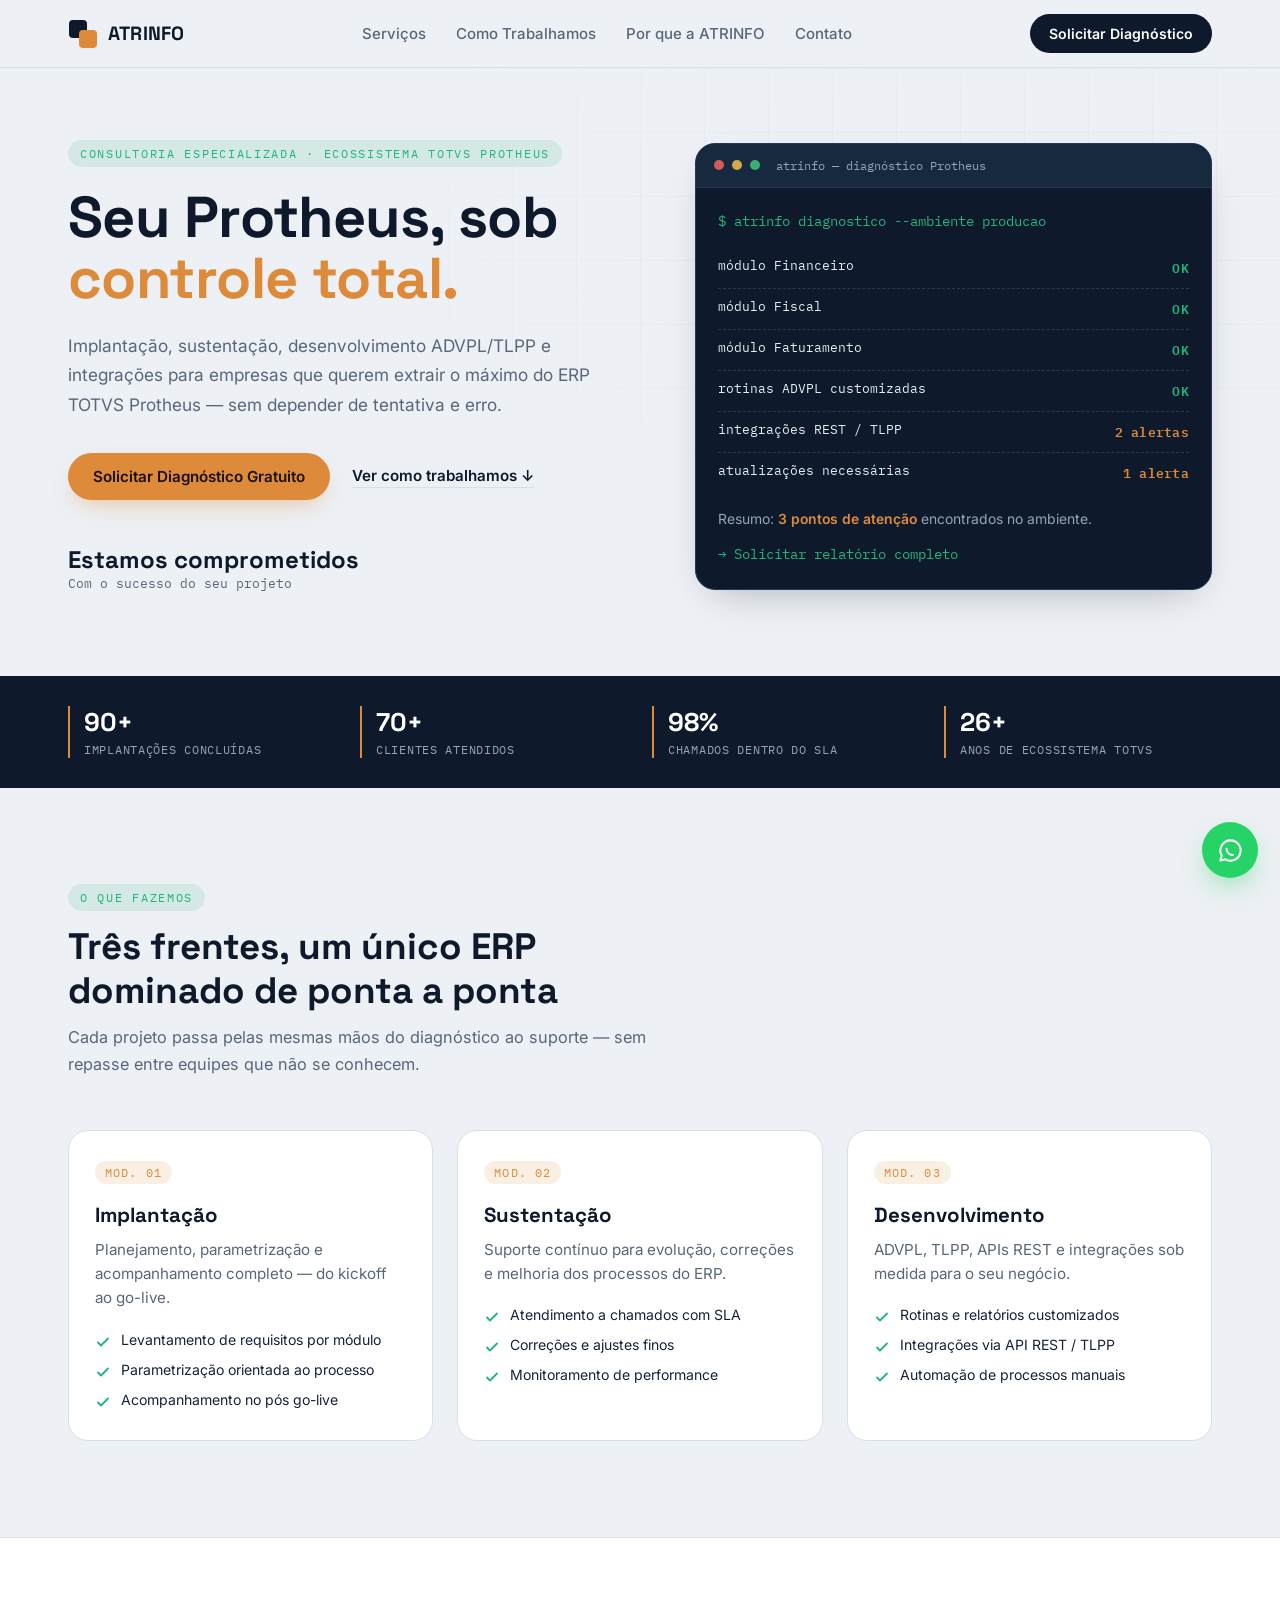
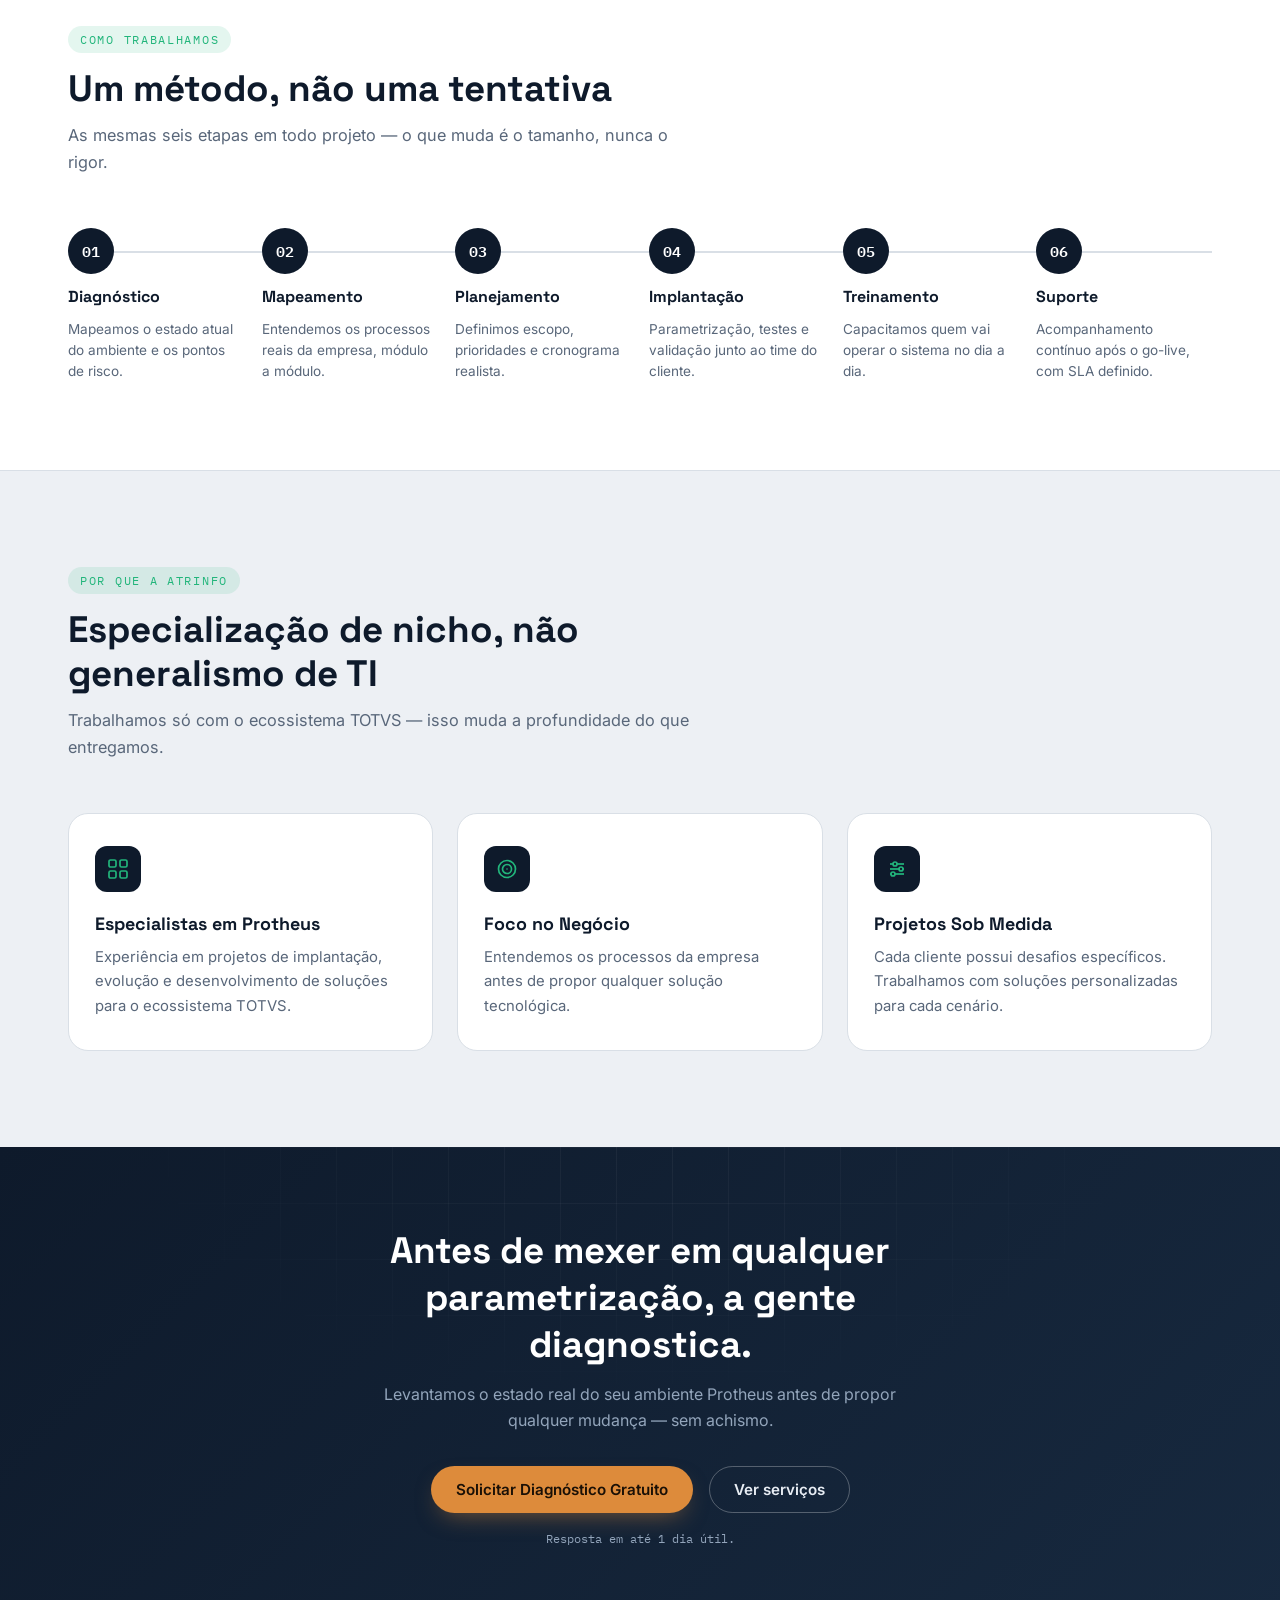
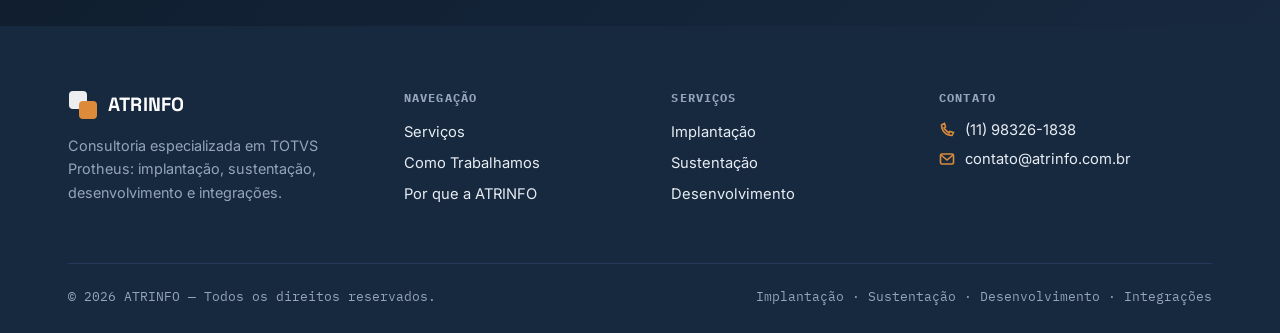
==== commit 1c632459: "Teste07072026_v12" ====
--- a/index3.html
+++ b/index3.html
@@ -299,7 +299,7 @@
         </div>
 
         <div class="hero__stats">
-          <div class="stat-chip"><strong>40+</strong>Clientes atendidos</div>         
+          <div class="stat-chip"><strong>Estamos comprometidos</strong>Com o sucesso do seu projeto</div>         
         </div>
       </div>
 
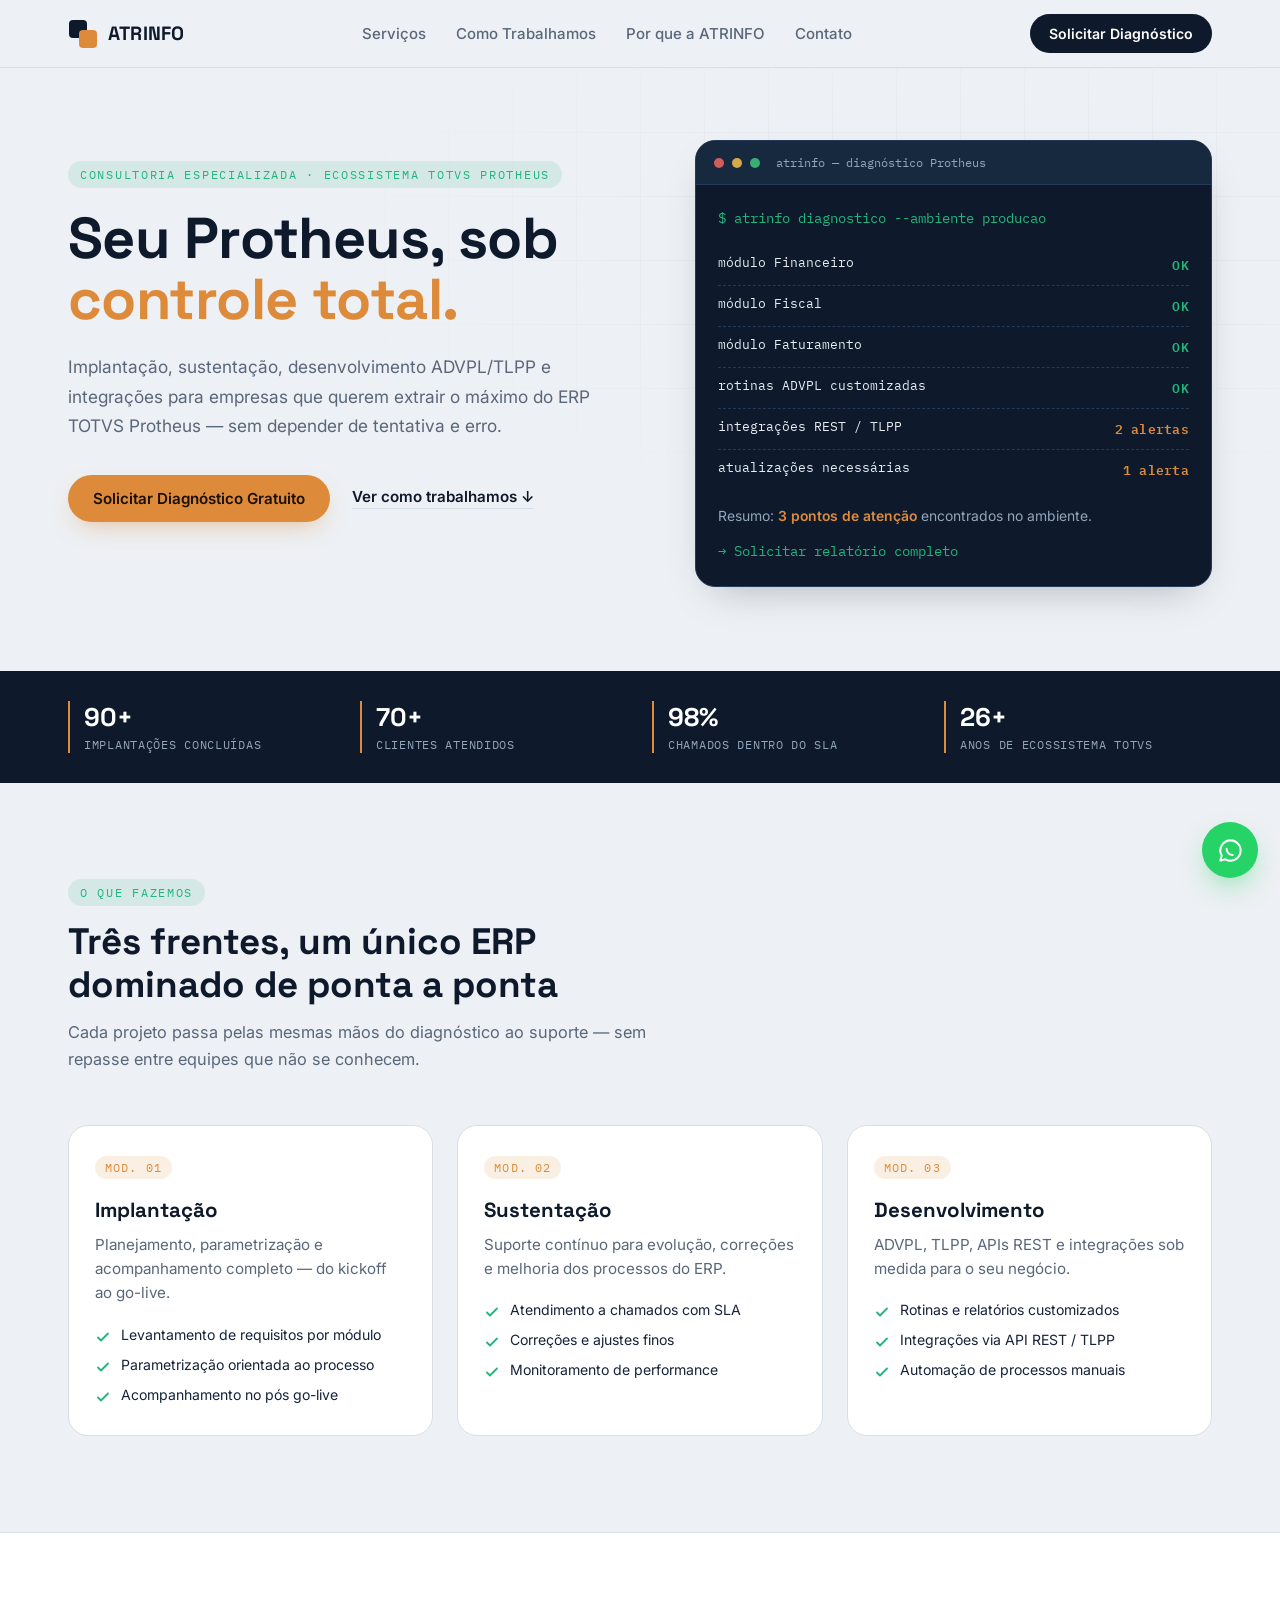
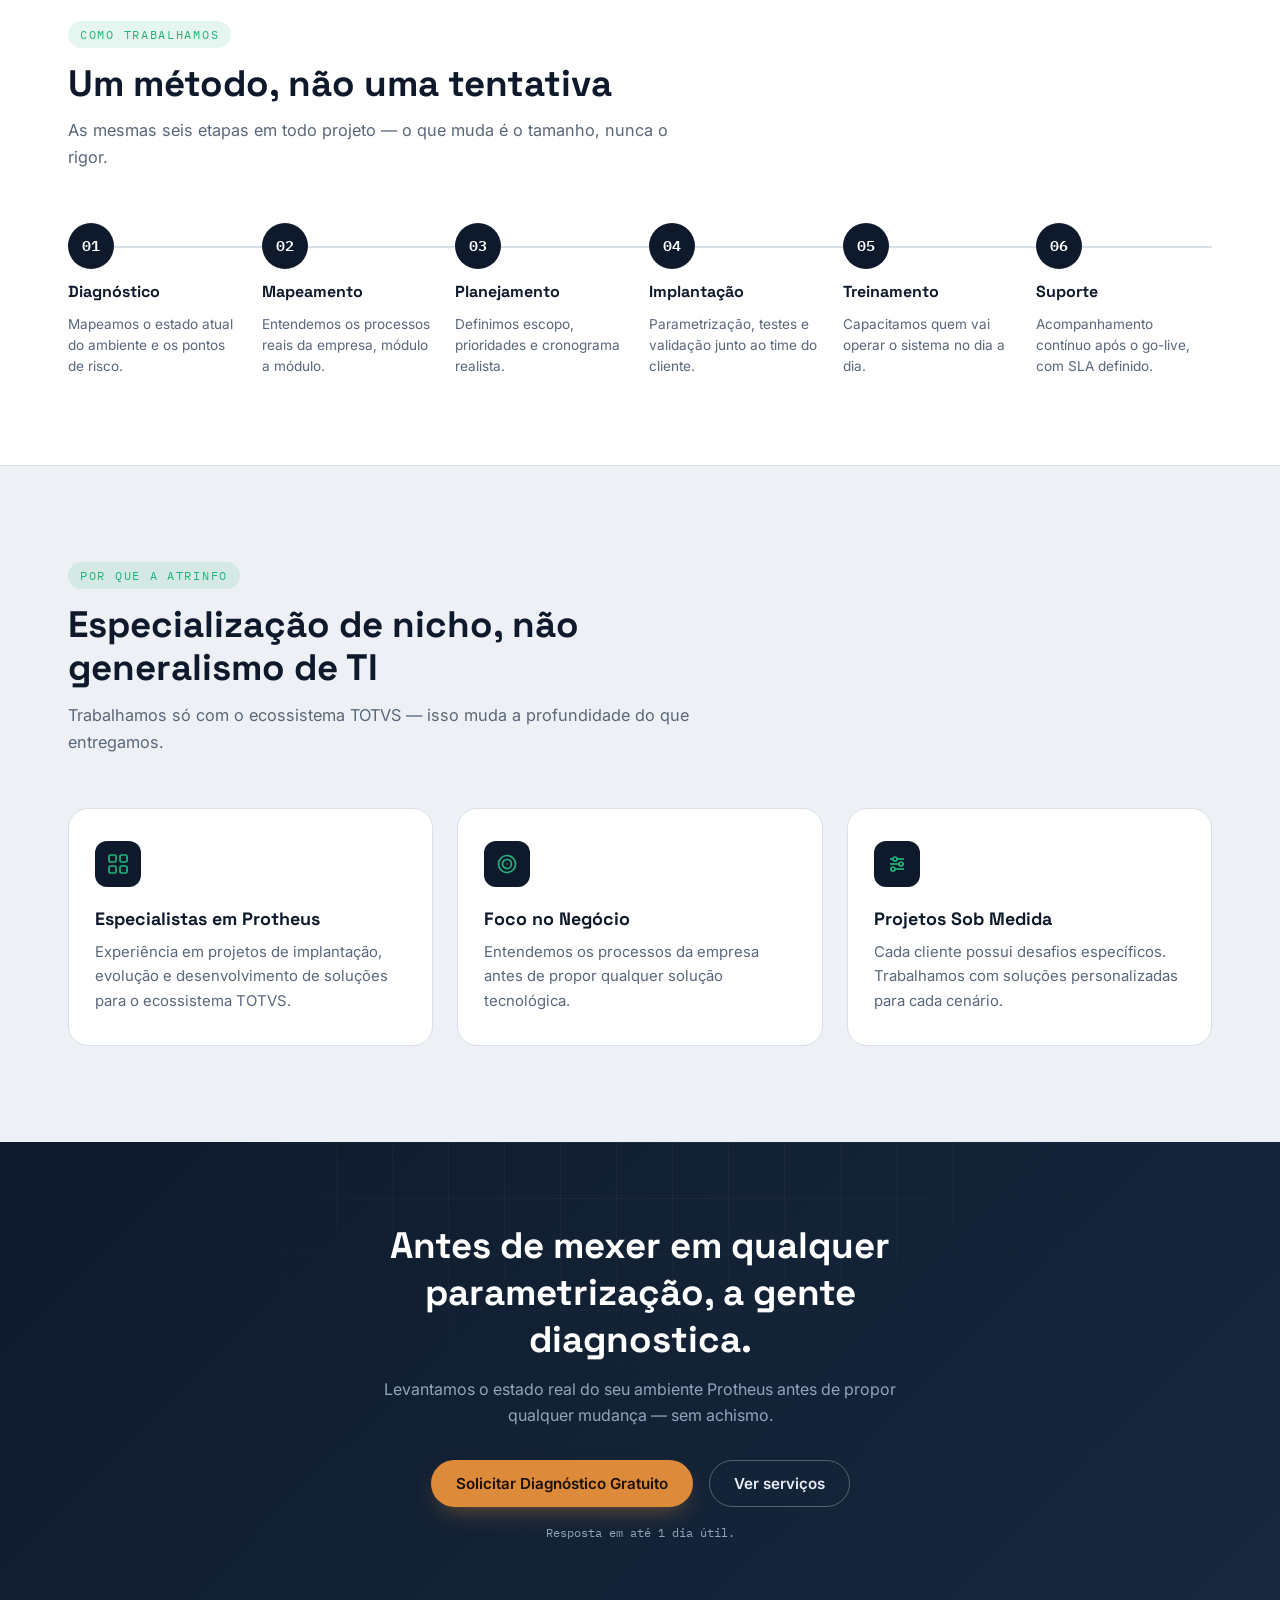
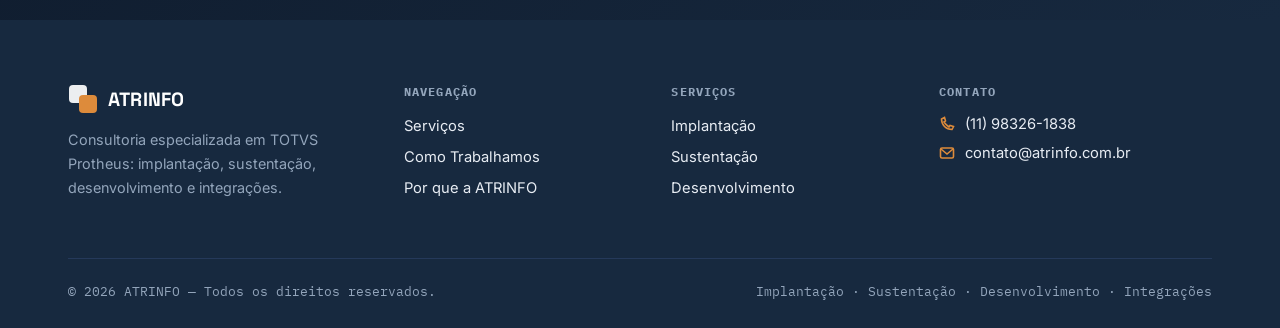
==== commit a0184f51: "Teste07072026v13" ====
--- a/index3.html
+++ b/index3.html
@@ -299,7 +299,7 @@
         </div>
 
         <div class="hero__stats">
-          <div class="stat-chip"><strong>Estamos comprometidos</strong>Com o sucesso do seu projeto</div>         
+          <div class="stat-chip"><strong></strong></div>         
         </div>
       </div>
 
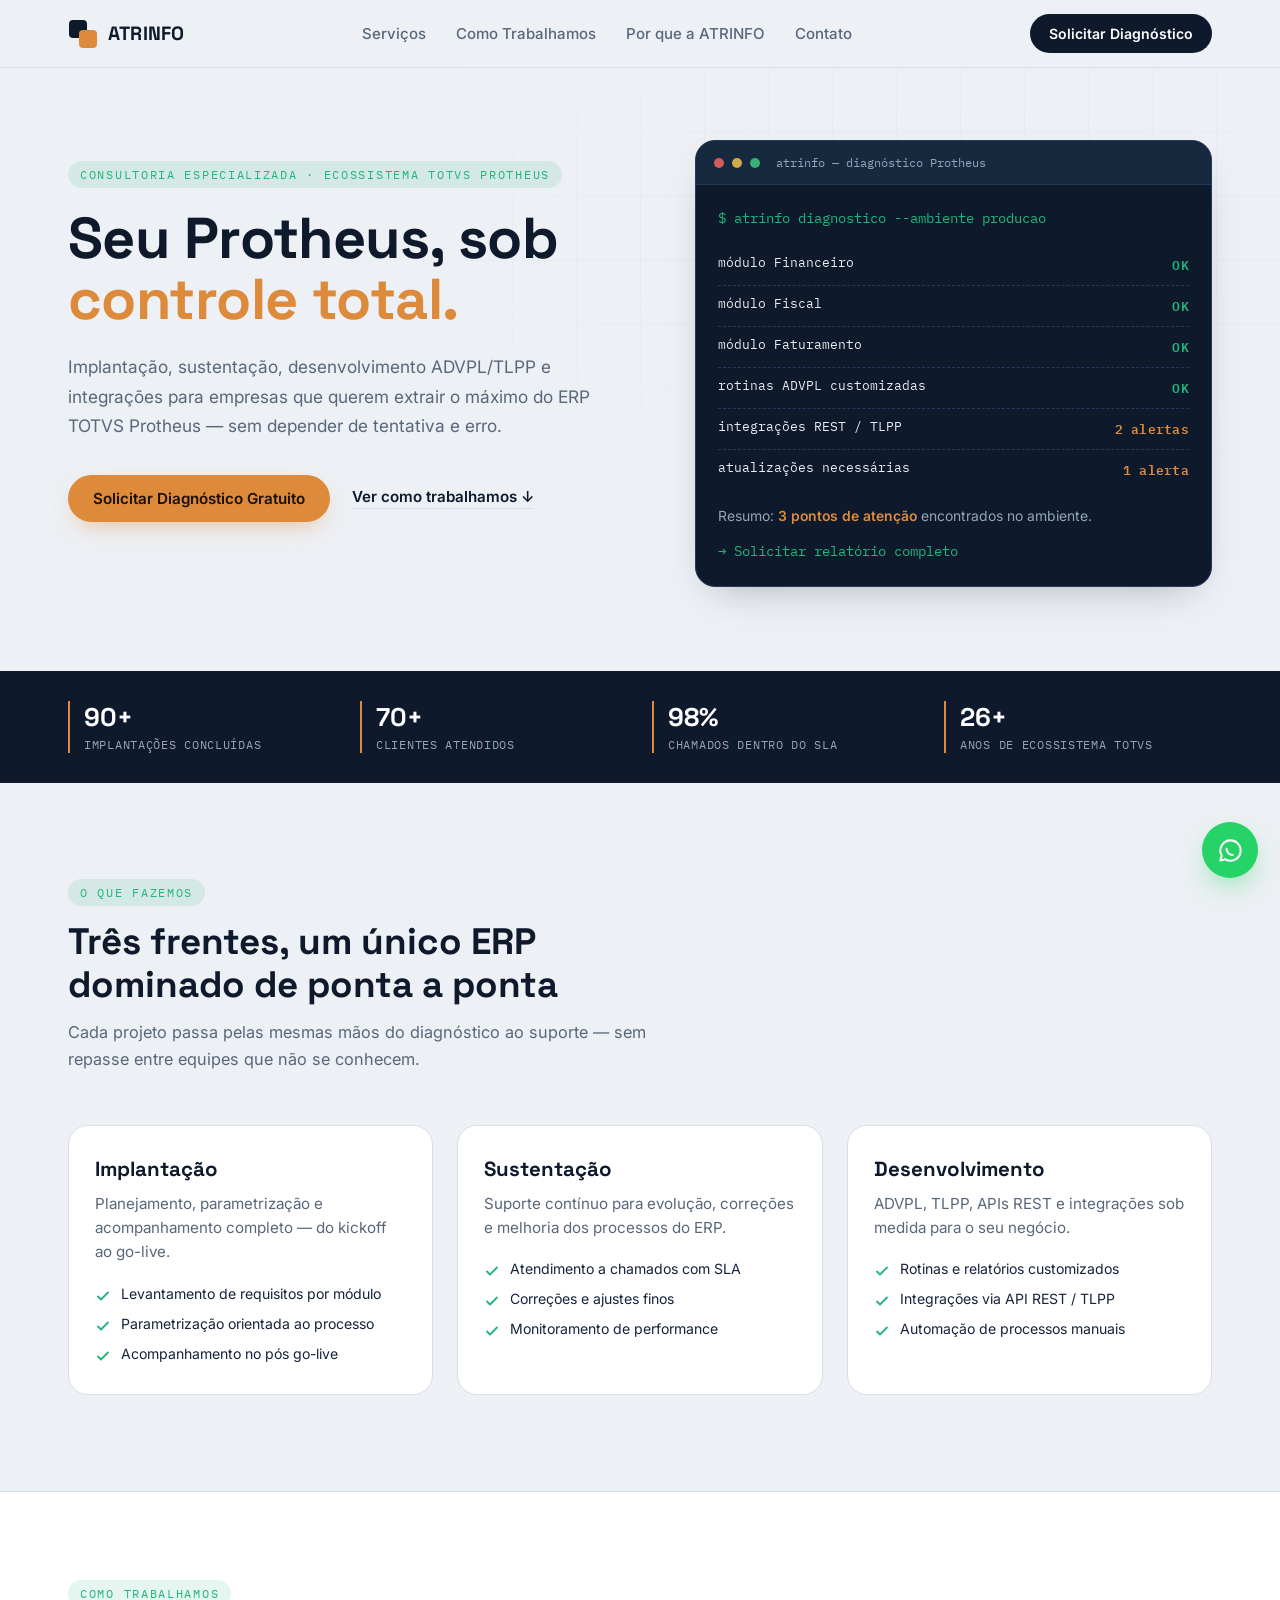
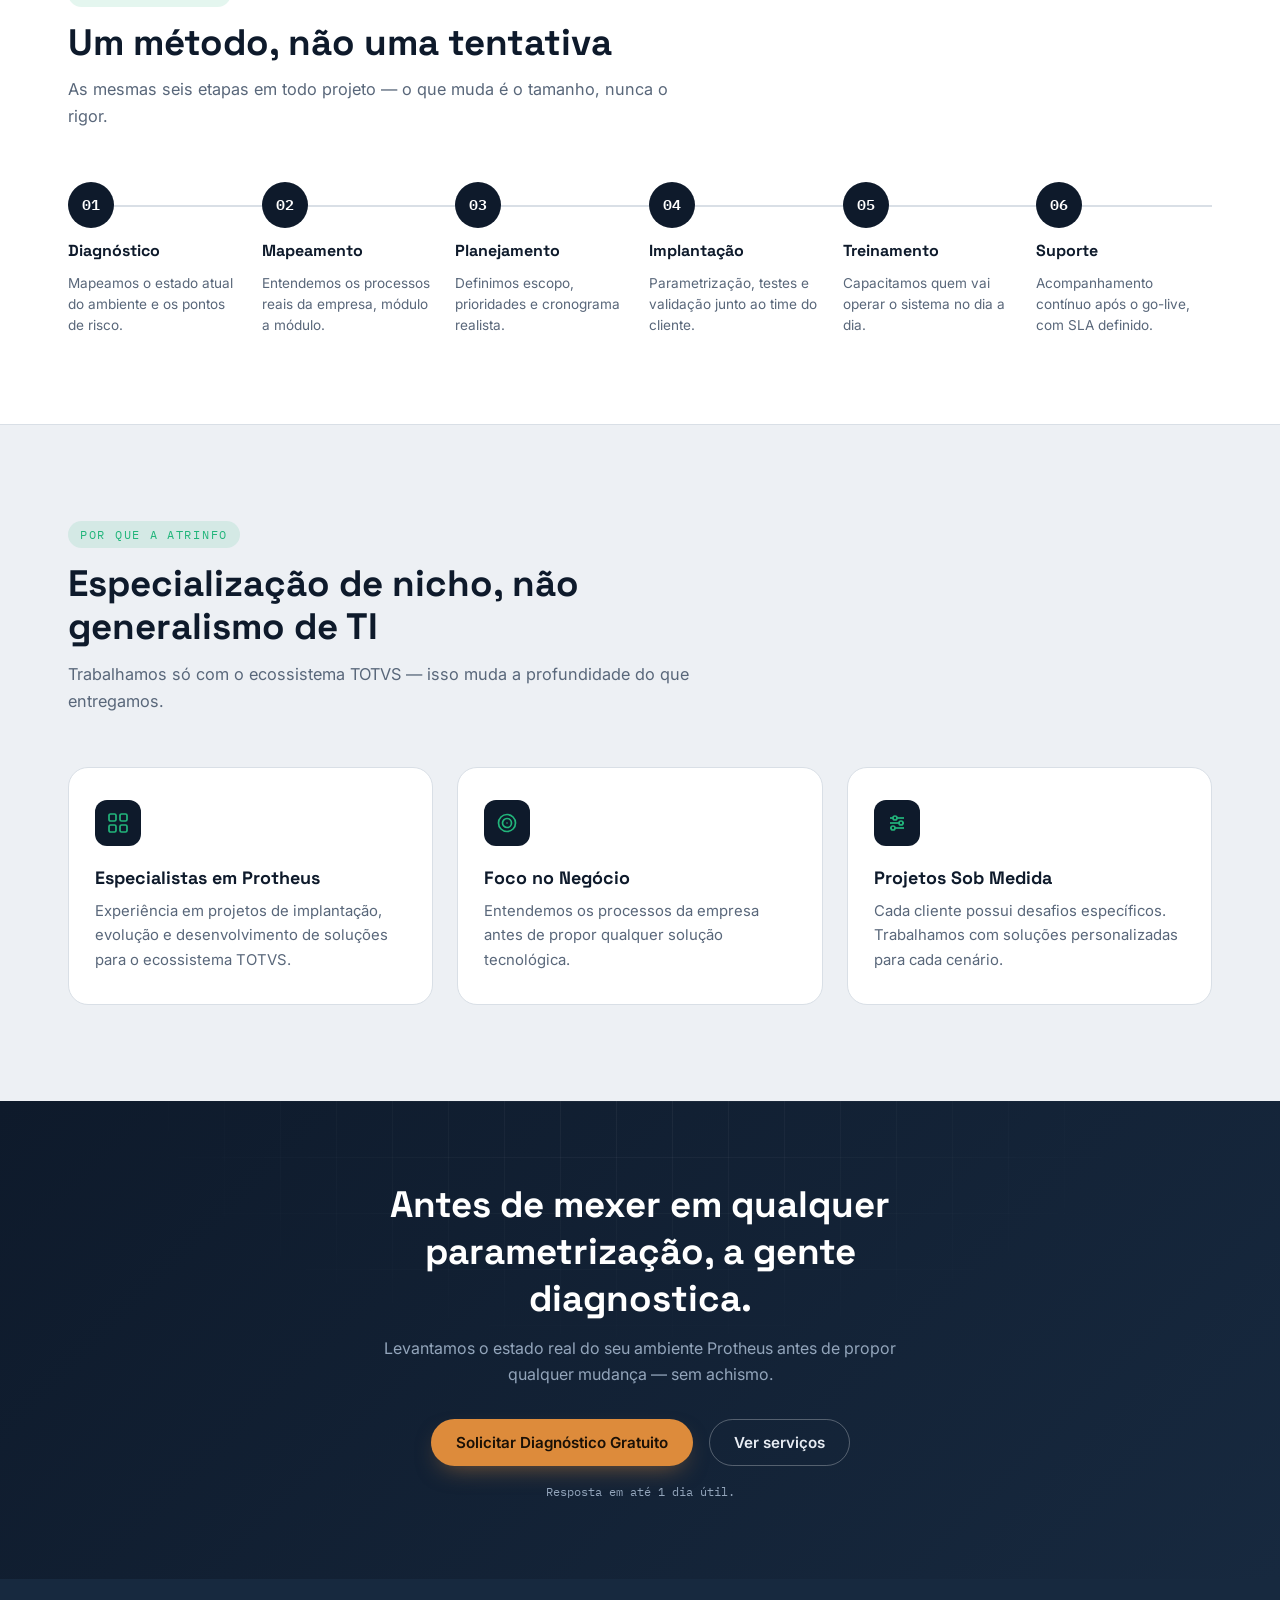
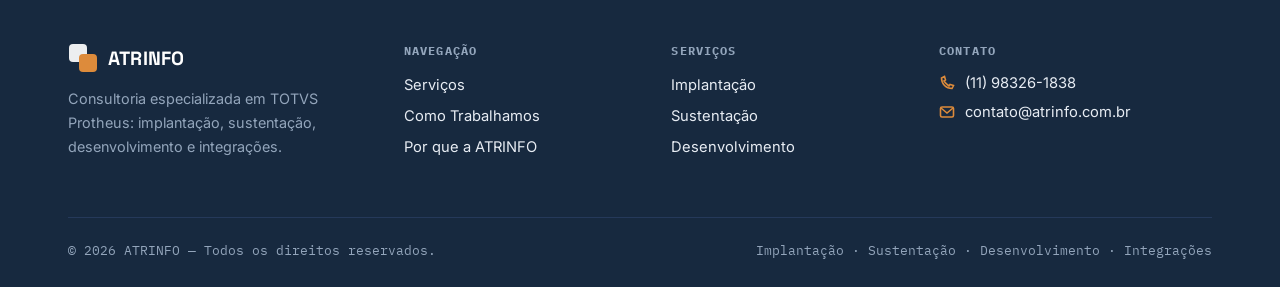
==== commit 44b3966e: "Teste07072026v13" ====
--- a/index3.html
+++ b/index3.html
@@ -347,7 +347,6 @@
 
       <div class="services__grid">
         <article class="service-card">
-          <span class="service-card__tag">MOD. 01</span>
           <h3>Implantação</h3>
           <p>Planejamento, parametrização e acompanhamento completo — do kickoff ao go-live.</p>
           <ul>
@@ -358,7 +357,6 @@
         </article>
 
         <article class="service-card">
-          <span class="service-card__tag">MOD. 02</span>
           <h3>Sustentação</h3>
           <p>Suporte contínuo para evolução, correções e melhoria dos processos do ERP.</p>
           <ul>
@@ -369,7 +367,6 @@
         </article>
 
         <article class="service-card">
-          <span class="service-card__tag">MOD. 03</span>
           <h3>Desenvolvimento</h3>
           <p>ADVPL, TLPP, APIs REST e integrações sob medida para o seu negócio.</p>
           <ul>
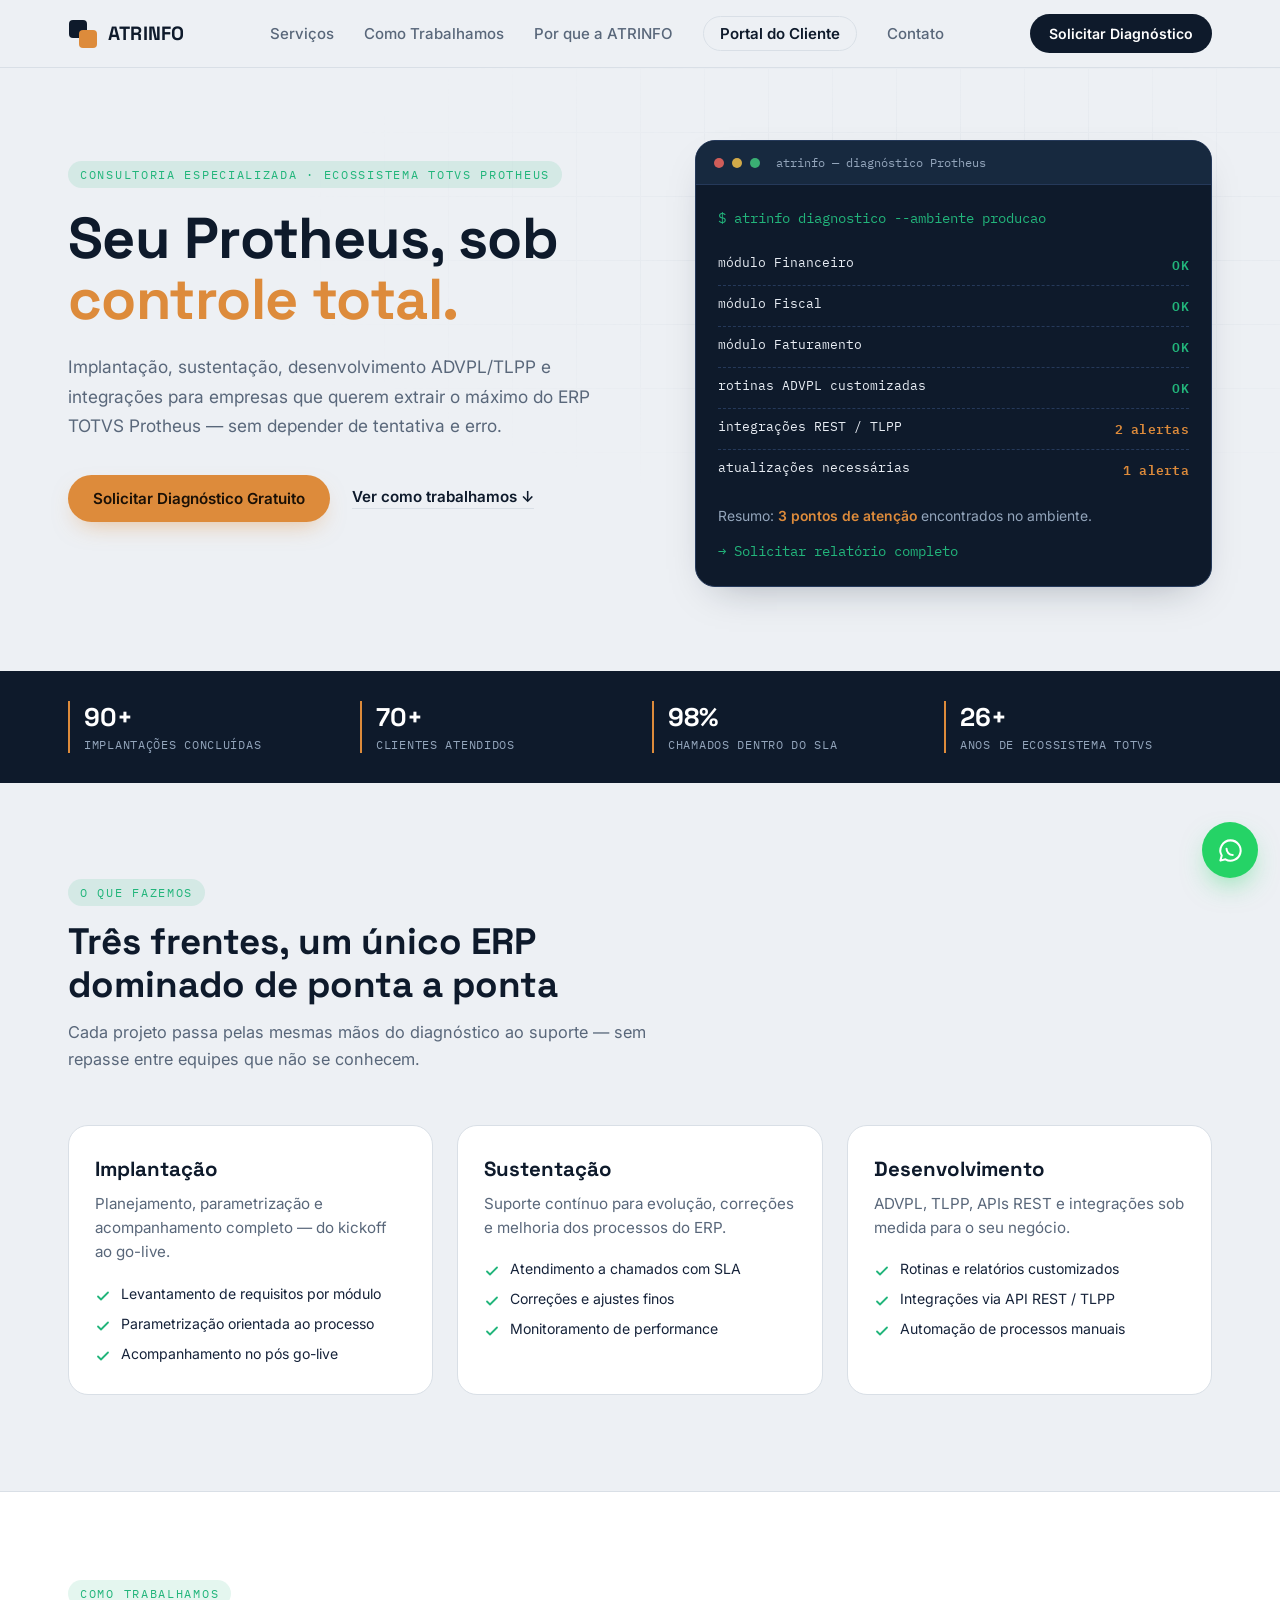
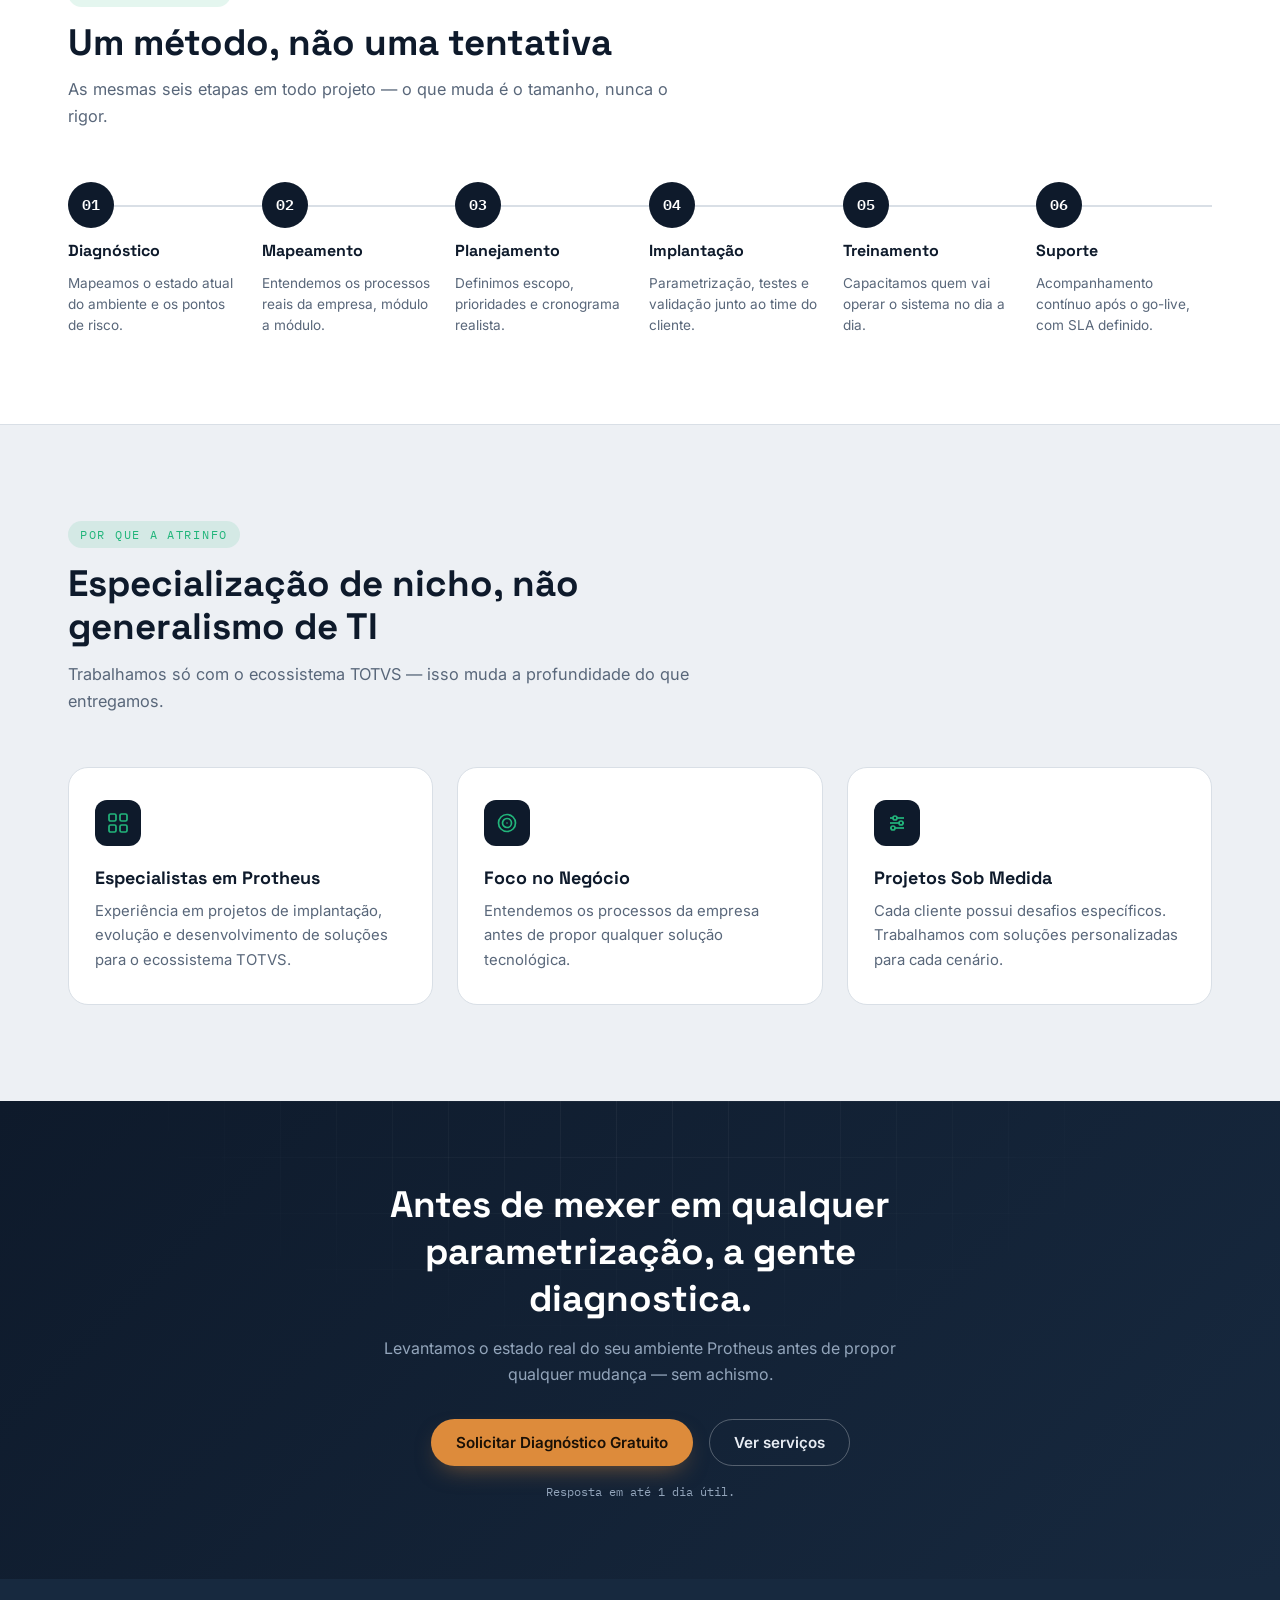
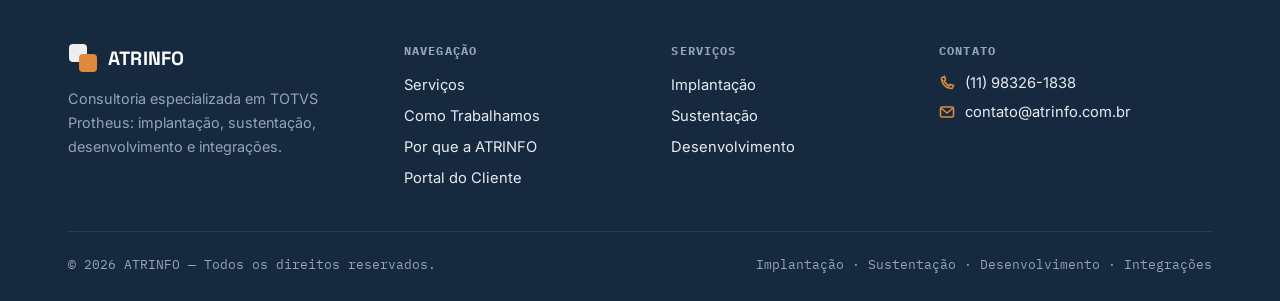
==== commit e6be0f25: "Teste_07072026_v14" ====
--- a/index3.html
+++ b/index3.html
@@ -88,6 +88,24 @@
   .nav__links a::after{content:"";position:absolute;left:0;bottom:0;height:2px;width:0;background:var(--amber);transition:width .18s ease;}
   .nav__links a:hover{color:var(--ink);}
   .nav__links a:hover::after{width:100%;}
+  .nav__links a.btn-portal-cliente{
+    color:var(--ink);
+    border:1px solid var(--line);
+    border-radius:999px;
+    padding:7px 16px;
+    font-weight:600;
+    transition:border-color .15s ease, background .15s ease, color .15s ease;
+  }
+  .nav__links a.btn-portal-cliente:hover{
+    border-color:var(--signal);
+    background:var(--signal-soft);
+    color:var(--ink);
+  }
+  .nav__links a.btn-portal-cliente::after{display:none;}
+  .nav__mobile-panel a.btn-portal-cliente{
+    color:var(--signal);
+    font-weight:600;
+  }
   .nav__right{display:flex;align-items:center;gap:20px;}
   .nav__toggle{display:none;background:none;border:none;cursor:pointer;padding:6px;color:var(--ink);}
   .nav__mobile-panel{display:none;flex-direction:column;gap:2px;padding:6px clamp(20px,4vw,48px) 22px;background:var(--paper);border-bottom:1px solid var(--line);}
@@ -262,6 +280,7 @@
       <li><a href="#servicos">Serviços</a></li>
       <li><a href="#como-trabalhamos">Como Trabalhamos</a></li>
       <li><a href="#por-que">Por que a ATRINFO</a></li>
+      <li><a href="portal-login.html" class="btn-portal-cliente">Portal do Cliente</a></li>
       <li><a href="#contato">Contato</a></li>
     </ul>
 
@@ -277,6 +296,7 @@
     <a href="#servicos">Serviços</a>
     <a href="#como-trabalhamos">Como Trabalhamos</a>
     <a href="#por-que">Por que a ATRINFO</a>
+    <a href="portal-login.html" class="btn-portal-cliente">Portal do Cliente</a>
     <a href="#contato">Contato</a>
     <a href="#contato" class="btn btn--primary">Solicitar Diagnóstico</a>
   </div>
@@ -498,6 +518,7 @@
           <li><a href="#servicos">Serviços</a></li>
           <li><a href="#como-trabalhamos">Como Trabalhamos</a></li>
           <li><a href="#por-que">Por que a ATRINFO</a></li>
+          <li><a href="portal-login.html">Portal do Cliente</a></li>
         </ul>
       </div>
 
